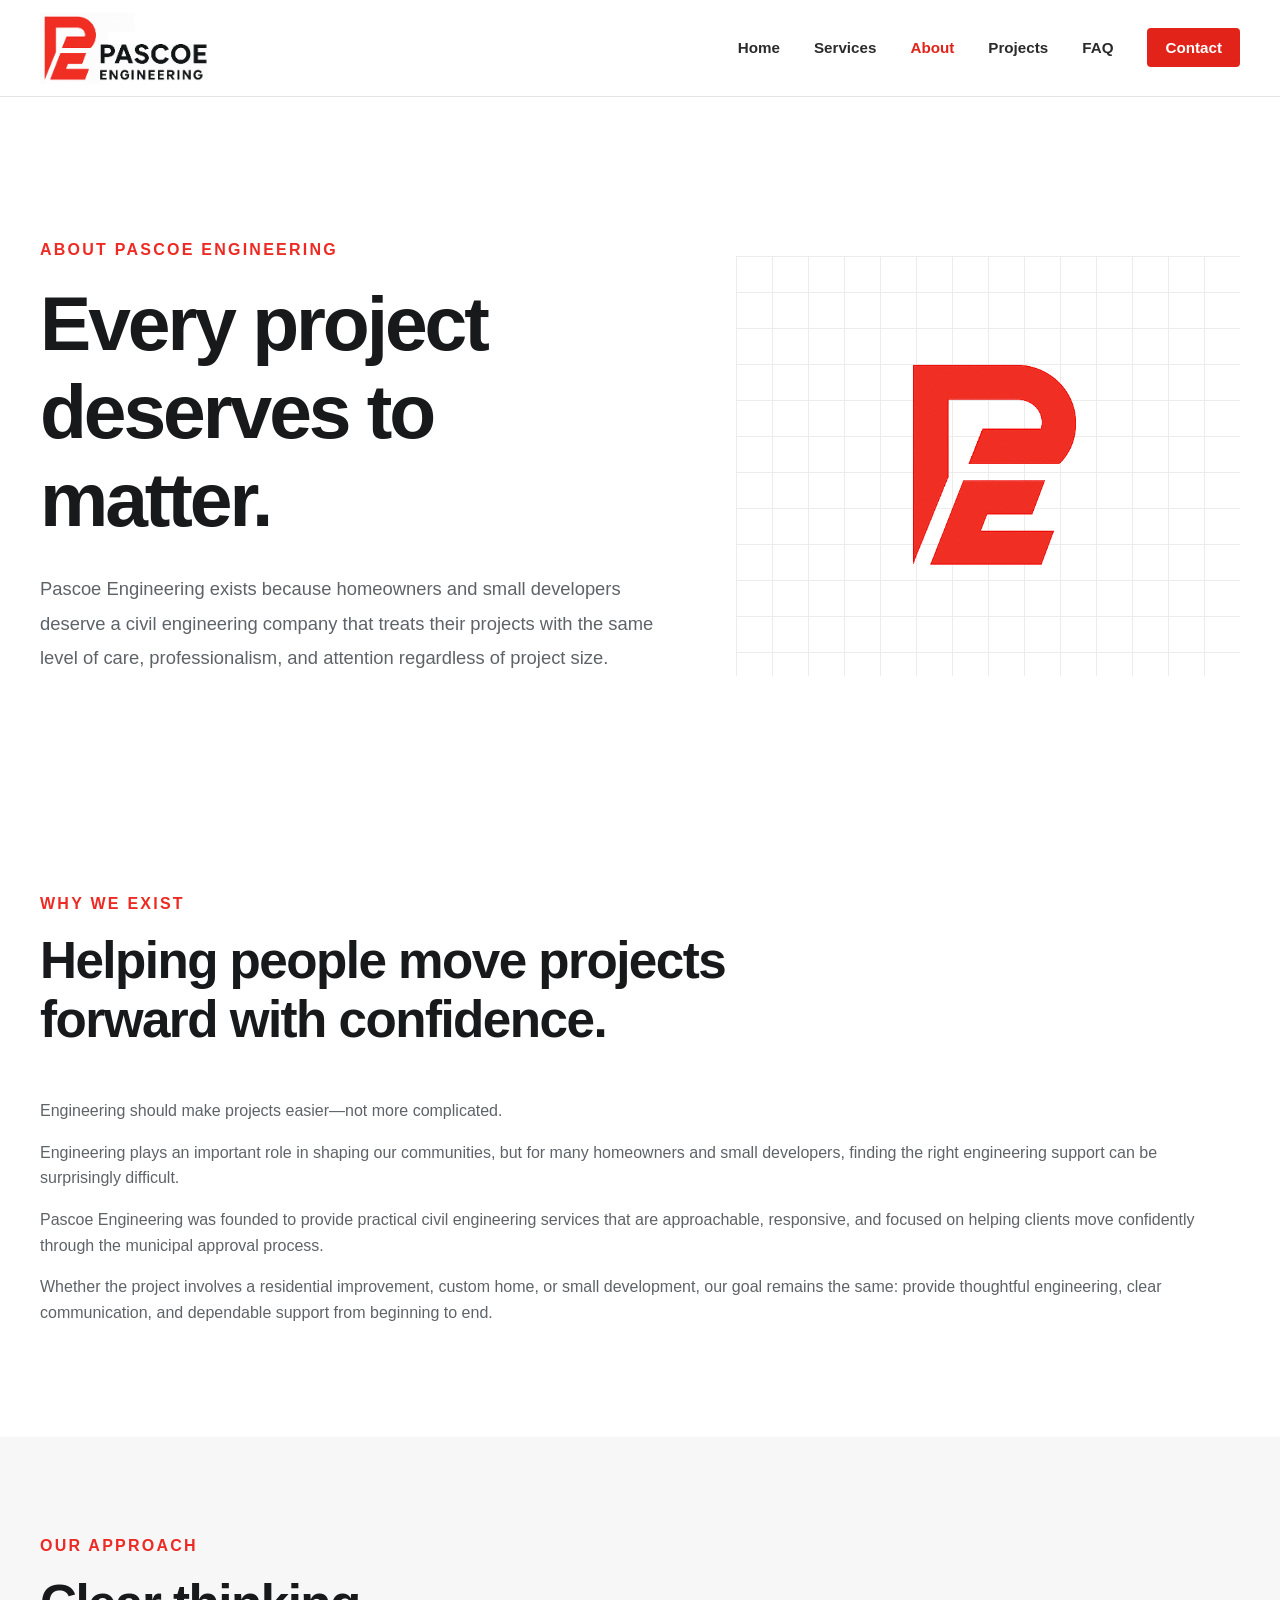
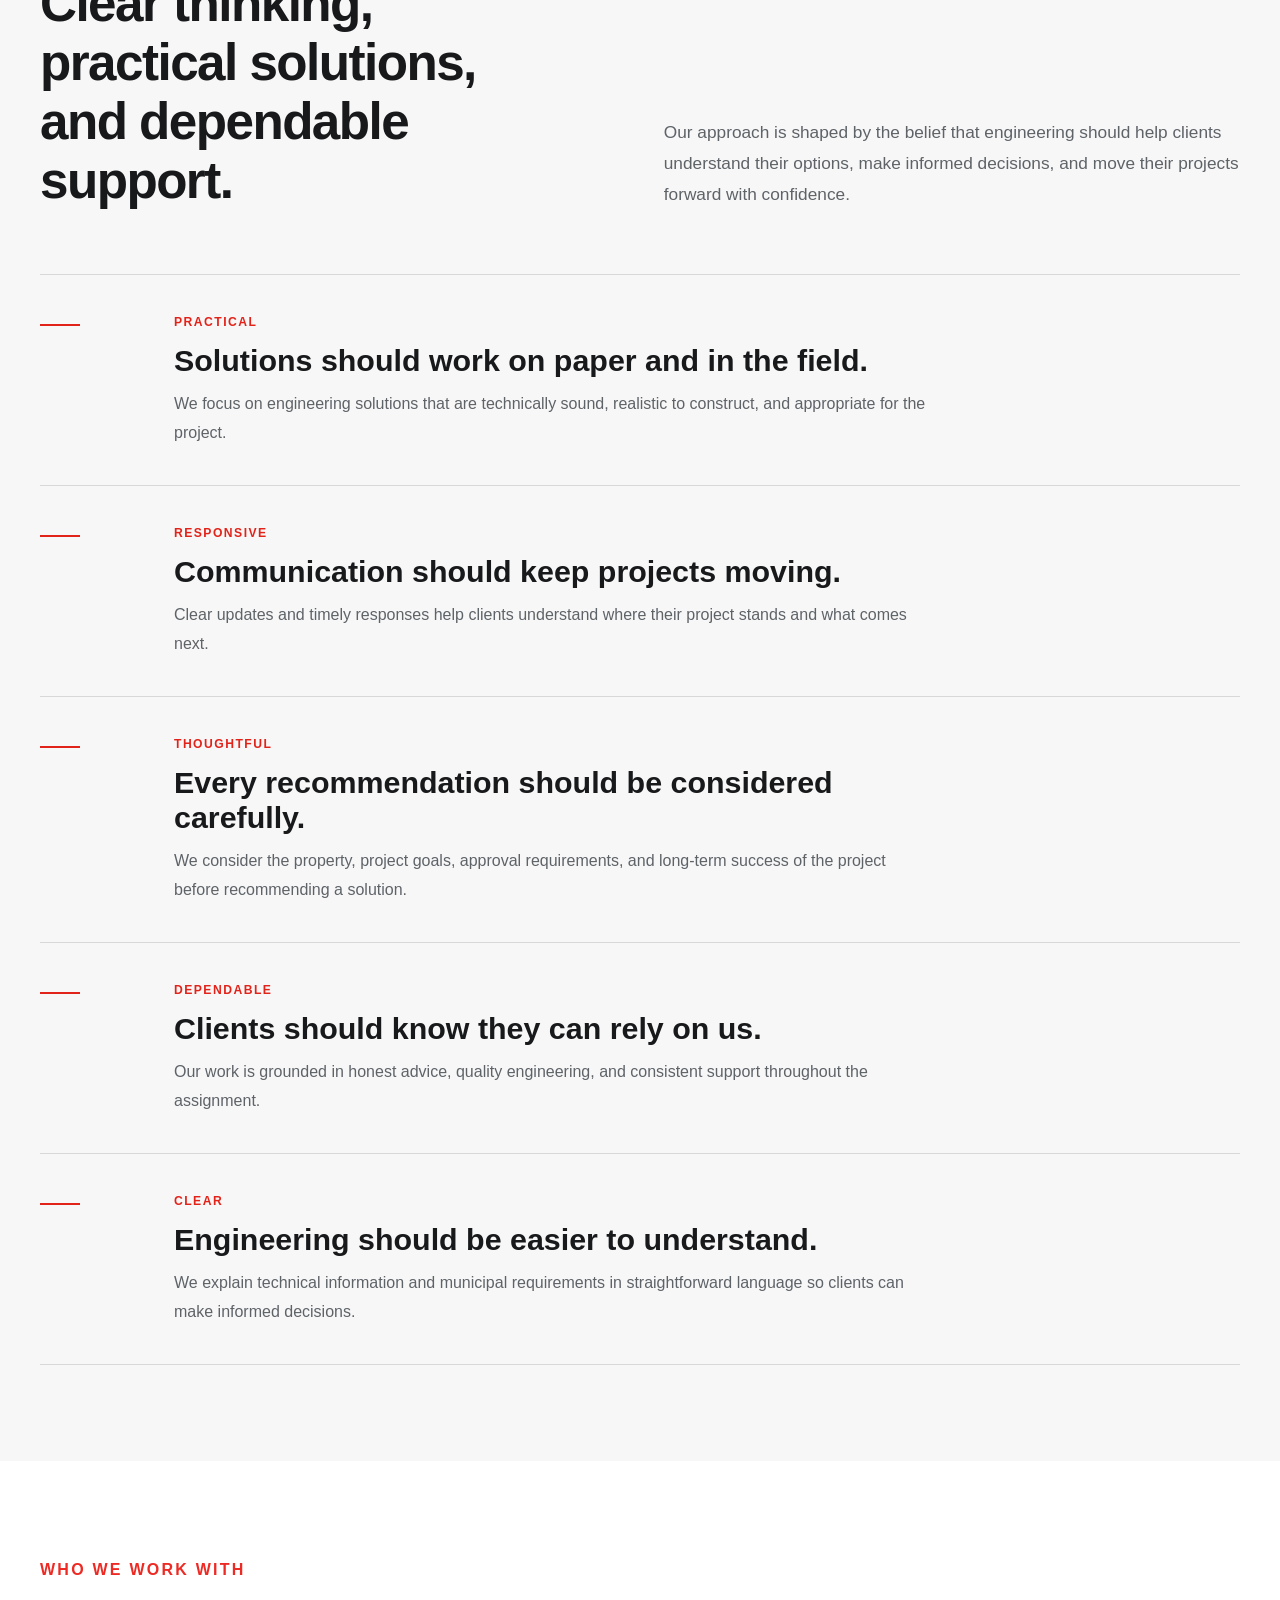
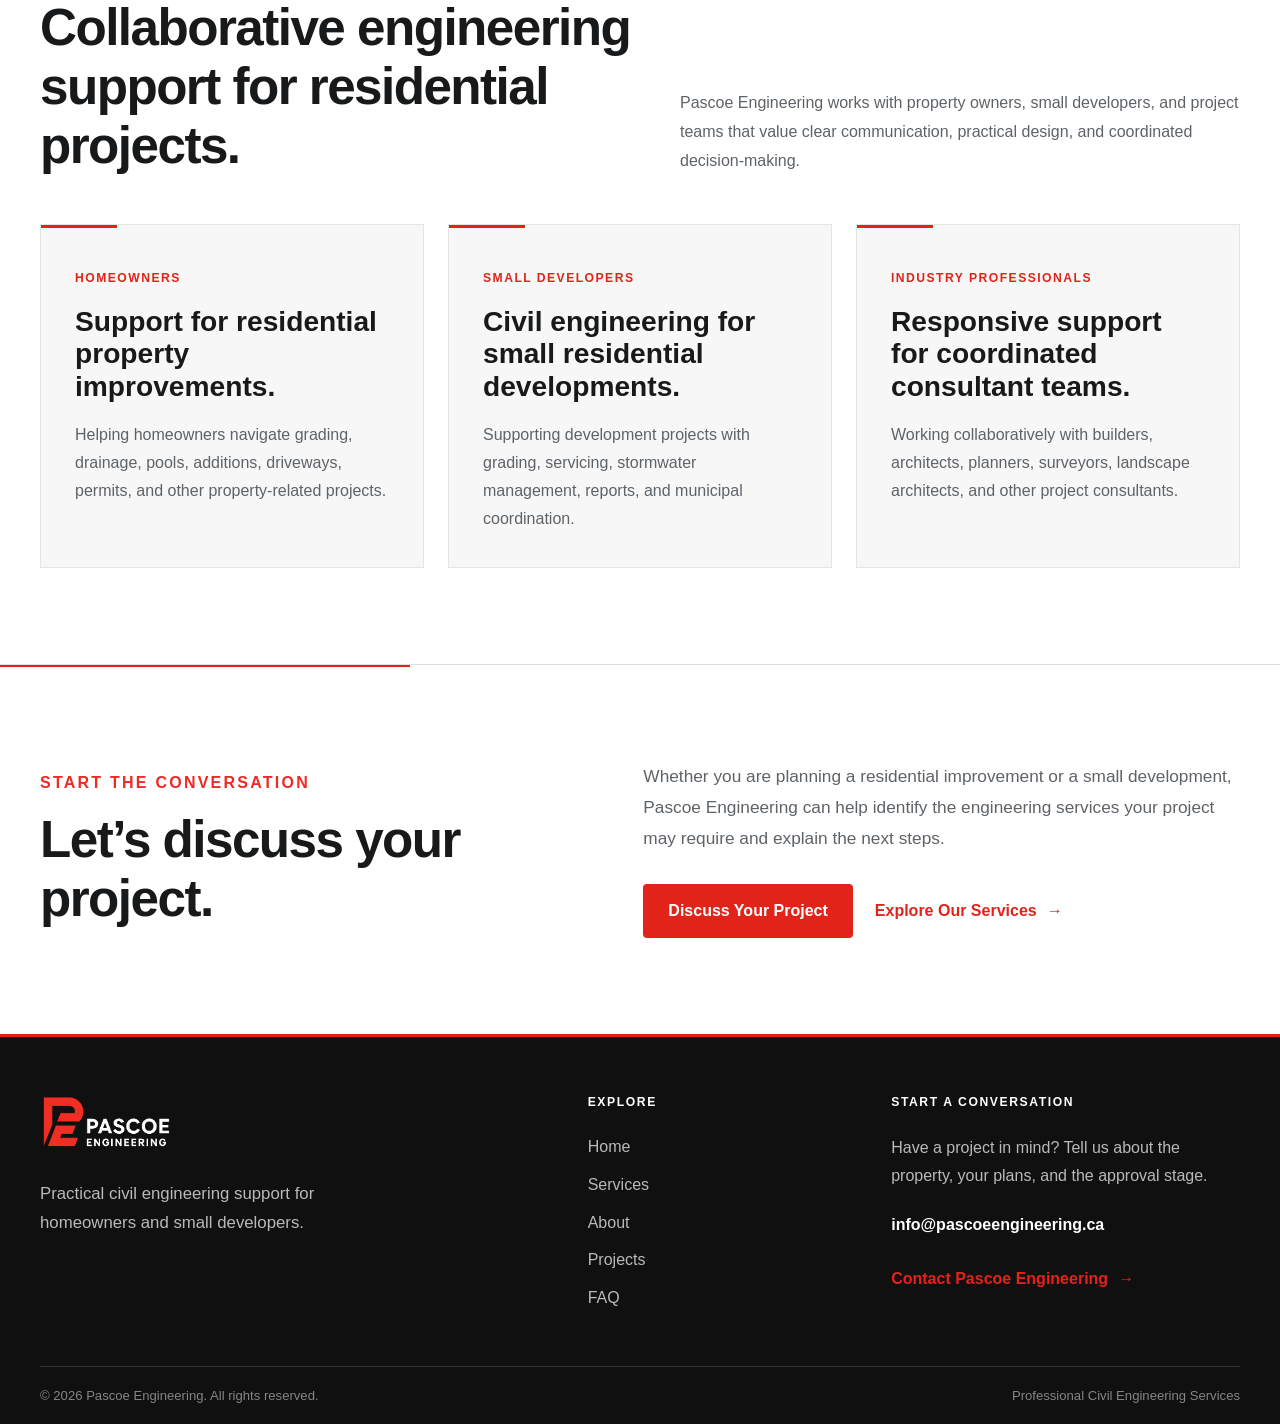
==== about/index.html @ ede21155 "Rebuild Services landing page" ====
<!doctype html>
<html lang="en">

<head>
  <meta charset="utf-8">
  <meta name="viewport" content="width=device-width, initial-scale=1">

  <title>About | Pascoe Engineering</title>

  <link rel="stylesheet" href="/assets/css/style.css">
</head>

<body>
  <header class="site-header">
    <div class="container nav-container">
      <a
        class="site-logo"
        href="/"
        aria-label="Pascoe Engineering home"
      >
        <img
          src="/assets/images/logo-full.png"
          alt="Pascoe Engineering"
        >
      </a>

      <button
        class="mobile-menu-button"
        type="button"
        aria-label="Open navigation menu"
        aria-expanded="false"
      >
        <span></span>
        <span></span>
        <span></span>
      </button>

      <nav class="site-nav" aria-label="Main navigation">
        <ul>
          <li><a href="/">Home</a></li>
          <li><a href="/services/">Services</a></li>
          <li>
            <a
              class="active"
              href="/about/"
              aria-current="page"
            >
              About
            </a>
          </li>
          <li><a href="/projects/">Projects</a></li>
          <li><a href="/faq/">FAQ</a></li>
          <li>
            <a class="nav-contact" href="/contact/">
              Contact
            </a>
          </li>
        </ul>
      </nav>
    </div>
  </header>

  <main>
    <section class="page-hero">
      <div class="container page-hero-grid">
        <div class="page-hero-content">
          <p class="eyebrow">
            About Pascoe Engineering
          </p>

            <h1>
                Every project deserves to matter.
            </h1>

            <p class="page-hero-description">
                Pascoe Engineering exists because homeowners and small developers
                deserve a civil engineering company that treats their projects
                with the same level of care, professionalism, and attention
                regardless of project size.
            </p>

        </div>

        <div class="page-hero-graphic">

            <div class="page-hero-grid-pattern"></div>

            <img
                src="/assets/images/logo-icon.png"
                alt=""
            >

        </div>

    </div>
</section>
<section class="about-story section">

    <div class="container">

        <div class="section-heading">

            <div>

                <p class="eyebrow">
                    Why We Exist
                </p>

                <h2>
                    Helping people move projects forward with confidence.
                </h2>

            </div>

        </div>

        <div class="about-story-grid">

            <div>

                <p class="lead">
                    Engineering should make projects easier—not more complicated.
                </p>

            </div>

            <div>

                <p>
                    Engineering plays an important role in shaping our
                    communities, but for many homeowners and small developers,
                    finding the right engineering support can be surprisingly
                    difficult.
                </p>

                <p>
                    Pascoe Engineering was founded to provide practical civil
                    engineering services that are approachable, responsive, and
                    focused on helping clients move confidently through the
                    municipal approval process.
                </p>

                <p>
                    Whether the project involves a residential improvement,
                    custom home, or small development, our goal remains the
                    same: provide thoughtful engineering, clear communication,
                    and dependable support from beginning to end.
                </p>

            </div>

        </div>

    </div>

</section>
<section class="about-approach section">
  <div class="container">
    <div class="about-approach-heading">
  <div>
    <p class="eyebrow">Our Approach</p>

    <h2>
      Clear thinking, practical solutions, and dependable support.
    </h2>
  </div>

  <p>
    Our approach is shaped by the belief that engineering should help
    clients understand their options, make informed decisions, and move
    their projects forward with confidence.
  </p>
</div>

    <div class="about-approach-list">
      <article class="approach-item">
        <div class="approach-accent" aria-hidden="true"></div>

        <div>
          <p class="approach-label">Practical</p>

          <h3>
            Solutions should work on paper and in the field.
          </h3>

          <p>
            We focus on engineering solutions that are technically sound,
            realistic to construct, and appropriate for the project.
          </p>
        </div>
      </article>

      <article class="approach-item">
        <div class="approach-accent" aria-hidden="true"></div>

        <div>
          <p class="approach-label">Responsive</p>

          <h3>
            Communication should keep projects moving.
          </h3>

          <p>
            Clear updates and timely responses help clients understand where
            their project stands and what comes next.
          </p>
        </div>
      </article>

      <article class="approach-item">
        <div class="approach-accent" aria-hidden="true"></div>

        <div>
          <p class="approach-label">Thoughtful</p>

          <h3>
            Every recommendation should be considered carefully.
          </h3>

          <p>
            We consider the property, project goals, approval requirements, and
            long-term success of the project before recommending a solution.
          </p>
        </div>
      </article>

      <article class="approach-item">
        <div class="approach-accent" aria-hidden="true"></div>

        <div>
          <p class="approach-label">Dependable</p>

          <h3>
            Clients should know they can rely on us.
          </h3>

          <p>
            Our work is grounded in honest advice, quality engineering, and
            consistent support throughout the assignment.
          </p>
        </div>
      </article>

      <article class="approach-item">
        <div class="approach-accent" aria-hidden="true"></div>

        <div>
          <p class="approach-label">Clear</p>

          <h3>
            Engineering should be easier to understand.
          </h3>

          <p>
            We explain technical information and municipal requirements in
            straightforward language so clients can make informed decisions.
          </p>
        </div>
      </article>
    </div>
  </div>
</section>
<section class="about-clients section">
  <div class="container">
    <div class="section-heading about-clients-heading">
      <div>
        <p class="eyebrow">Who We Work With</p>

        <h2>
          Collaborative engineering support for residential projects.
        </h2>
      </div>

      <p>
        Pascoe Engineering works with property owners, small developers, and
        project teams that value clear communication, practical design, and
        coordinated decision-making.
      </p>
    </div>

    <div class="about-clients-grid">
      <article class="about-client">
        <div class="about-client-accent" aria-hidden="true"></div>

        <p class="about-client-label">Homeowners</p>

        <h3>
          Support for residential property improvements.
        </h3>

        <p>
          Helping homeowners navigate grading, drainage, pools, additions,
          driveways, permits, and other property-related projects.
        </p>
      </article>

      <article class="about-client">
        <div class="about-client-accent" aria-hidden="true"></div>

        <p class="about-client-label">Small Developers</p>

        <h3>
          Civil engineering for small residential developments.
        </h3>

        <p>
          Supporting development projects with grading, servicing, stormwater
          management, reports, and municipal coordination.
        </p>
      </article>

      <article class="about-client">
        <div class="about-client-accent" aria-hidden="true"></div>

        <p class="about-client-label">Industry Professionals</p>

        <h3>
          Responsive support for coordinated consultant teams.
        </h3>

        <p>
          Working collaboratively with builders, architects, planners,
          surveyors, landscape architects, and other project consultants.
        </p>
      </article>
    </div>
  </div>
</section>
<section class="about-cta section">
  <div class="container about-cta-grid">
    <div>
      <p class="eyebrow">Start the Conversation</p>

      <h2>
        Let’s discuss your project.
      </h2>
    </div>

    <div class="about-cta-content">
      <p>
        Whether you are planning a residential improvement or a small
        development, Pascoe Engineering can help identify the engineering
        services your project may require and explain the next steps.
      </p>

      <div class="about-cta-actions">
        <a class="btn btn-primary" href="/contact/">
          Discuss Your Project
        </a>

        <a class="text-link" href="/services/">
          Explore Our Services
          <span aria-hidden="true">→</span>
        </a>
      </div>
    </div>
  </div>
</section>
</main>
<footer class="site-footer">
  <div class="container">
    <div class="footer-main">
      <div class="footer-brand">
        <a class="footer-logo" href="/" aria-label="Pascoe Engineering home">
          <img
            src="/assets/images/logo-inverse.png"
            alt="Pascoe Engineering"
          >
        </a>

        <p class="footer-statement">
          Practical civil engineering support for homeowners and small
          developers.
        </p>
      </div>

      <div class="footer-navigation">
        <p class="footer-heading">Explore</p>

        <nav aria-label="Footer navigation">
          <ul>
            <li><a href="/">Home</a></li>
            <li><a href="/services/">Services</a></li>
            <li><a href="/about/">About</a></li>
            <li><a href="/projects/">Projects</a></li>
            <li><a href="/faq/">FAQ</a></li>
          </ul>
        </nav>
      </div>

      <div class="footer-contact">
        <p class="footer-heading">Start a Conversation</p>

        <p>
          Have a project in mind? Tell us about the property, your plans, and
          the approval stage.
        </p>

        <a class="footer-email" href="mailto:info@pascoeengineering.ca">
          info@pascoeengineering.ca
        </a>

        <a class="text-link" href="/contact/">
          Contact Pascoe Engineering
          <span aria-hidden="true">→</span>
        </a>
      </div>
    </div>

    <div class="footer-bottom">
      <p>
        &copy; <span class="current-year"></span> Pascoe Engineering. All rights
        reserved.
      </p>

      <p>Professional Civil Engineering Services</p>
    </div>
  </div>
</footer>

<script src="/assets/js/script.js"></script>
</body>
</html>
---- assets/css/style.css ----
/* =========================
   PASCOE ENGINEERING
   GLOBAL DESIGN FOUNDATION
   ========================= */

:root {
  --color-red: #ed2a24;
  --color-black: #17191b;
  --color-charcoal: #24272a;
  --color-grey-dark: #5e6368;
  --color-grey-light: #f5f6f7;
  --color-border: #e3e5e7;
  --color-white: #ffffff;

  --font-heading: "Montserrat", Arial, sans-serif;
  --font-body: "Inter", Arial, sans-serif;

  --container-width: 1200px;
  --section-spacing: 96px;
  --border-radius: 8px;
  --shadow-soft: 0 10px 30px rgba(0, 0, 0, 0.08);
}

/* Reset */

*,
*::before,
*::after {
  box-sizing: border-box;
}

html {
  scroll-behavior: smooth;
}

body {
  margin: 0;
  color: var(--color-charcoal);
  background: var(--color-white);
  font-family: var(--font-body);
  font-size: 16px;
  line-height: 1.6;
}

img {
  display: block;
  max-width: 100%;
}

a {
  color: inherit;
  text-decoration: none;
}

button,
input,
textarea,
select {
  font: inherit;
}

/* Layout */

.container {
  width: min(100% - 40px, var(--container-width));
  margin-inline: auto;
}

.section {
  padding-block: var(--section-spacing);
}

.section-light {
  background: var(--color-grey-light);
}

/* Typography */

h1,
h2,
h3,
h4 {
  margin-top: 0;
  color: var(--color-black);
  font-family: var(--font-heading);
  line-height: 1.15;
}

h1 {
  font-size: clamp(2.75rem, 6vw, 5rem);
  letter-spacing: -0.04em;
}

h2 {
  font-size: clamp(2rem, 4vw, 3.25rem);
  letter-spacing: -0.03em;
}

h3 {
  font-size: 1.35rem;
}

p {
  margin-top: 0;
  color: var(--color-grey-dark);
}

.eyebrow {
  margin-bottom: 16px;
  color: var(--color-red);
  font-size: 1rem;
  font-weight: 700;
  letter-spacing: 0.14em;
  text-transform: uppercase;
}

/* Buttons */

.btn {
  display: inline-flex;
  min-height: 48px;
  align-items: center;
  justify-content: center;
  padding: 12px 22px;
  border: 1px solid transparent;
  border-radius: 4px;
  cursor: pointer;
  font-weight: 700;
  transition:
    background-color 0.2s ease,
    border-color 0.2s ease,
    color 0.2s ease,
    transform 0.2s ease;
}

.btn:hover {
  transform: translateY(-2px);
}

.btn-primary {
  color: var(--color-white);
  background: var(--color-red);
}

.btn-primary:hover {
  background: #cf211c;
}

.btn-secondary {
  color: var(--color-black);
  border-color: var(--color-black);
  background: transparent;
}

.btn-secondary:hover {
  color: var(--color-white);
  background: var(--color-black);
}

/* Responsive */

@media (max-width: 768px) {
  :root {
    --section-spacing: 64px;
  }

  .container {
    width: min(100% - 28px, var(--container-width));
  }
}
/* Navigation */

.site-header {
  position: sticky;
  top: 0;
  z-index: 1000;
  background: #ffffff;
  border-bottom: 1px solid #e3e5e7;
}

.nav-container {
  display: flex;
  min-height: 96px;
  align-items: center;
  justify-content: space-between;
  gap: 48px;
}

.site-logo {
  display: inline-flex;
  flex-shrink: 0;
  align-items: center;
}

.site-logo img {
  display: block;
  width: auto;
  height: 75px;
}

.site-nav ul {
  display: flex;
  align-items: center;
  gap: 34px;
  margin: 0;
  padding: 0;
  list-style: none;
}
@media (max-width: 820px) {
  .nav-container {
    min-height: 78px;
  }

  .site-logo img {
    height: 62px;
  }
}

.site-nav a {
  color: #2b2b2b;
  font-size: 0.95rem;
  font-weight: 600;
  transition: color 0.2s ease;
}

.site-nav a:hover {
  color: #e2231a;
}

.site-nav .nav-contact {
  padding: 11px 18px;
  color: #ffffff;
  background: #e2231a;
  border-radius: 4px;
}

.site-nav .nav-contact:hover {
  color: #ffffff;
  background: #c91f17;
}

.mobile-menu-button {
  display: none;
  width: 44px;
  height: 44px;
  padding: 10px;
  border: 0;
  background: transparent;
  cursor: pointer;
}

.mobile-menu-button span {
  display: block;
  width: 24px;
  height: 2px;
  margin: 5px auto;
  background: #171717;
}

@media (max-width: 820px) {
  .nav-container {
    min-height: 72px;
  }

  .mobile-menu-button {
    display: block;
  }

  .site-nav {
    display: none;
    position: absolute;
    top: 100%;
    left: 0;
    width: 100%;
    padding: 20px;
    background: #ffffff;
    border-bottom: 1px solid #e3e5e7;
  }

  .site-nav.is-open {
    display: block;
  }

  .site-nav ul {
    flex-direction: column;
    align-items: stretch;
    gap: 8px;
  }

  .site-nav a {
    display: block;
    padding: 12px 0;
  }

  .site-nav .nav-contact {
    margin-top: 8px;
    text-align: center;
  }
}
.site-nav a.active {
  color: #e2231a;
}
/* =========================
   Homepage Hero
   ========================= */

.hero {
  position: relative;
  overflow: hidden;
  background: var(--color-white, #ffffff);
}

.hero-container {
  display: grid;
  min-height: calc(100vh - 84px);
  grid-template-columns: minmax(0, 1.1fr) minmax(360px, 0.9fr);
  align-items: center;
  gap: clamp(48px, 8vw, 120px);
  padding-block: clamp(80px, 10vw, 140px);
}

.hero-content {
  max-width: 680px;
}

.hero h1 {
  max-width: 680px;
  margin-bottom: 28px;
  font-size: clamp(3.2rem, 6vw, 5.75rem);
  line-height: 0.98;
  letter-spacing: -0.055em;
}

.hero-description {
  max-width: 640px;
  margin-bottom: 36px;
  font-size: clamp(1.05rem, 2vw, 1.25rem);
  line-height: 1.7;
}

.hero-actions {
  display: flex;
  flex-wrap: wrap;
  gap: 14px;
}

/* Hero graphic */

.hero-graphic {
  position: relative;
  min-height: 520px;
  overflow: hidden;
  background:
    linear-gradient(145deg, #fafafa 0%, #f1f1f1 100%);
  border: 1px solid #dfdfdf;
  box-shadow: 0 22px 60px rgba(0, 0, 0, 0.07);
}

.hero-grid {
  position: absolute;
  inset: 0;
  opacity: 0.65;
  background-image:
    linear-gradient(to right, rgba(23, 23, 23, 0.08) 1px, transparent 1px),
    linear-gradient(to bottom, rgba(23, 23, 23, 0.08) 1px, transparent 1px);
  background-size: 36px 36px;
}
.hero-graphic::before {
  content: "";
  position: absolute;
  inset: 12%;
  border: 1px solid rgba(23, 23, 23, 0.12);
  transform: rotate(-4deg);
}

.hero-graphic::after {
  content: "";
  position: absolute;
  width: 72%;
  height: 1px;
  top: 34%;
  left: 12%;
  background: rgba(226, 35, 26, 0.85);
  transform: rotate(-14deg);
  transform-origin: left center;
}

.hero-mark {
  position: absolute;
  top: 50%;
  left: 50%;
  width: clamp(170px, 20vw, 270px);
  transform: translate(-50%, -50%);
  z-index: 2;
}

.hero-mark img {
  display: block;
  width: 100%;
  height: auto;
  filter: drop-shadow(0 16px 28px rgba(0, 0, 0, 0.12));
}

.hero-line {
  position: absolute;
  height: 2px;
  background: var(--color-red, #e2231a);
  transform-origin: left center;
}

.hero-line-one {
  top: 24%;
  left: 8%;
  width: 46%;
  transform: rotate(-16deg);
}

.hero-line-two {
  right: 10%;
  bottom: 20%;
  width: 42%;
  transform: rotate(24deg);
  opacity: 0.85;
}
.hero-scroll {
  position: absolute;
  left: 50%;
  bottom: 28px;
  display: inline-flex;
  align-items: center;
  gap: 10px;
  transform: translateX(-50%);
  color: #6a6a6a;
  font-size: 0.78rem;
  font-weight: 700;
  letter-spacing: 0.08em;
  text-transform: uppercase;
}

.hero-scroll span:last-child {
  color: #e2231a;
  font-size: 1rem;
  transition: transform 0.2s ease;
}

.hero-scroll:hover span:last-child {
  transform: translateY(4px);
}

@media (max-width: 700px) {
  .hero-scroll {
    display: none;
  }
}
.section-accent-line {
  width: 72px;
  height: 2px;
  margin-bottom: 24px;
  background: #e2231a;
}

/* Responsive hero */

@media (max-width: 900px) {
  .hero-container {
    min-height: auto;
    grid-template-columns: 1fr;
    gap: 56px;
    padding-block: 80px;
  }

  .hero-content {
    max-width: 760px;
  }

  .hero-graphic {
    min-height: 420px;
  }
}

@media (max-width: 600px) {
  .hero-container {
    padding-block: 64px;
  }

  .hero h1 {
    font-size: clamp(2.6rem, 13vw, 4rem);
  }

  .hero-actions {
    flex-direction: column;
  }

  .hero-actions .btn {
    width: 100%;
  }

  .hero-graphic {
    min-height: 320px;
  }

  .hero-mark {
    width: 130px;
    height: 130px;
  }

  .hero-mark span {
    font-size: 4.5rem;
  }
}
/* Buttons */

.btn {
  display: inline-flex;
  min-height: 50px;
  align-items: center;
  justify-content: center;
  padding: 13px 24px;
  border: 1px solid transparent;
  border-radius: 4px;
  font-weight: 700;
  transition:
    background-color 0.2s ease,
    border-color 0.2s ease,
    color 0.2s ease,
    transform 0.2s ease;
}

.btn:hover {
  transform: translateY(-2px);
}

.btn-primary {
  color: #ffffff;
  background: #e2231a;
}

.btn-primary:hover {
  color: #ffffff;
  background: #c91f17;
}

.btn-secondary {
  color: #171717;
  border-color: #171717;
  background: transparent;
}

.btn-secondary:hover {
  color: #ffffff;
  background: #171717;
}
/* =========================
   Homepage About
   ========================= */

.home-about {
  position: relative;
  border-top: 1px solid #dfdfdf;
  background: #ffffff;
}
.home-about::before {
  content: "";
  position: absolute;
  top: 0;
  left: 0;
  width: 30%;
  height: 1px;
  background: #e2231a;
}

.home-about-grid {
  display: grid;
  grid-template-columns: minmax(280px, 0.85fr) minmax(0, 1.15fr);
  gap: clamp(48px, 9vw, 140px);
  align-items: start;
}

.home-about-heading {
  position: sticky;
  top: 120px;
}

.home-about-heading h2 {
  max-width: 520px;
  margin-bottom: 0;
}

.home-about-content {
  max-width: 700px;
}

.home-about-content p {
  margin-bottom: 24px;
  font-size: 1.1rem;
  line-height: 1.8;
}

.home-about-content p:first-child {
  position: relative;
  max-width: 680px;
  margin-bottom: 30px;
  color: #171717;
  font-size: clamp(1.35rem, 2.5vw, 1.8rem);
  font-weight: 600;
  line-height: 1.5;
}

.home-about-content p:not(:first-child) {
  max-width: 650px;
}

.text-link {
  display: inline-flex;
  align-items: center;
  gap: 10px;
  margin-top: 10px;
  color: #e2231a;
  font-weight: 700;
}

.text-link span {
  transition: transform 0.2s ease;
}

.text-link:hover span {
  transform: translateX(5px);
}

@media (max-width: 800px) {
  .home-about-grid {
    grid-template-columns: 1fr;
    gap: 36px;
  }

  .home-about-heading {
    position: static;
  }

  .home-about-content {
    max-width: none;
  }
}

/* =========================
   Who We Help
   ========================= */

.who-we-help-heading {
  align-items: end;
}

.who-we-help-heading > p {
  max-width: 560px;
  margin-bottom: 0;
  line-height: 1.8;
}

.who-we-help-grid {
  display: grid;
  grid-template-columns: repeat(3, minmax(0, 1fr));
  gap: 24px;
}

.audience-card {
  position: relative;
  display: flex;
  min-height: 470px;
  flex-direction: column;
  padding: 36px;
  overflow: hidden;
  background: #ffffff;
  border: 1px solid #dfdfdf;
  transition:
    transform 0.2s ease,
    border-color 0.2s ease,
    box-shadow 0.2s ease;
}

.audience-card:hover {
  transform: translateY(-5px);
  border-color: #bdbdbd;
  box-shadow: 0 18px 40px rgba(0, 0, 0, 0.07);
}

.audience-card-accent {
  position: absolute;
  top: 0;
  left: 0;
  width: 82px;
  height: 3px;
  background: #e2231a;
  transition: width 0.25s ease;
}

.audience-card:hover .audience-card-accent {
  width: 100%;
}

.audience-card-label {
  margin: 10px 0 18px;
  color: #e2231a;
  font-size: 0.76rem;
  font-weight: 700;
  letter-spacing: 0.12em;
  text-transform: uppercase;
}

.audience-card h3 {
  margin-bottom: 18px;
  font-size: clamp(1.45rem, 2.3vw, 1.9rem);
}

.audience-card > p:not(.audience-card-label) {
  margin-bottom: 26px;
  line-height: 1.75;
}

.audience-card ul {
  display: grid;
  gap: 10px;
  margin: 0 0 30px;
  padding: 0;
  list-style: none;
}

.audience-card li {
  position: relative;
  padding-left: 18px;
  color: #4f4f4f;
}

.audience-card li::before {
  content: "";
  position: absolute;
  top: 0.7em;
  left: 0;
  width: 7px;
  height: 2px;
  background: #e2231a;
}

.audience-card .text-link {
  margin-top: auto;
}

@media (max-width: 950px) {
  .who-we-help-grid {
    grid-template-columns: 1fr;
  }

  .audience-card {
    min-height: auto;
  }
}

/* =========================
   Homepage Services Preview
   ========================= */

.services-preview {
  background: #f7f7f7;
}

.services-preview-heading {
  align-items: end;
}

.services-preview-heading > p {
  max-width: 560px;
  margin-bottom: 0;
  line-height: 1.8;
}

.services-preview-grid {
  display: grid;
  grid-template-columns: repeat(3, minmax(0, 1fr));
  gap: 24px;
}

.services-preview-card {
  position: relative;
  display: flex;
  min-height: 470px;
  flex-direction: column;
  padding: 36px;
  overflow: hidden;
  background: #ffffff;
  border: 1px solid #e8e8e8;
  transition:
    transform 0.2s ease,
    border-color 0.2s ease,
    box-shadow 0.2s ease;
}

.services-preview-card:hover {
  transform: translateY(-5px);
  border-color: #bdbdbd;
  box-shadow: 0 14px 36px rgba(0,0,0,.06);
}

.services-preview-accent {
  position: absolute;
  top: 0;
  left: 0;
  width: 100px;
  height: 3px;
  background: #e2231a;
  transition: width 0.25s ease;
}

.services-preview-card:hover .services-preview-accent {
  width: 100%;
}

.services-preview-label {
  margin: 10px 0 18px;
  color: #e2231a;
  font-size: 0.76rem;
  font-weight: 700;
  letter-spacing: 0.12em;
  text-transform: uppercase;
}

.services-preview-card h3 {
  margin-bottom: 18px;
  font-size: clamp(1.45rem, 2.3vw, 1.9rem);
}

.services-preview-description {
  margin-bottom: 28px;
  line-height: 1.75;
}

.services-preview-list {
  margin-bottom: 30px;
  padding-top: 24px;
  border-top: 1px solid #d8d8d8;
}

.services-preview-list > p {
  margin-bottom: 16px;
  color: #171717;
  font-size: 0.74rem;
  font-weight: 700;
  letter-spacing: 0.12em;
  text-transform: uppercase;
}

.services-preview-list ul {
  display: grid;
  gap: 10px;
  margin: 0;
  padding: 0;
  list-style: none;
}

.services-preview-list li {
  position: relative;
  padding-left: 18px;
  color: #4f4f4f;
  line-height: 1.5;
}

.services-preview-list li::before {
  content: "";
  position: absolute;
  top: 0.7em;
  left: 0;
  width: 7px;
  height: 2px;
  background: #e2231a;
}

.services-preview-card .text-link {
  margin-top: auto;
}

.services-preview-footer {
  display: flex;
  align-items: center;
  justify-content: space-between;
  gap: 30px;
  margin-top: 36px;
  padding-top: 28px;
  border-top: 1px solid #dfdfdf;
}

.services-preview-footer p {
  margin: 0;
}

@media (max-width: 950px) {
  .services-preview-grid {
    grid-template-columns: 1fr;
  }

  .services-preview-card {
    min-height: auto;
  }
}

@media (max-width: 650px) {
  .services-preview-footer {
    align-items: flex-start;
    flex-direction: column;
    gap: 12px;
  }
}

/* =========================
   Featured Services
   ========================= */

.section-heading {
  display: flex;
  align-items: end;
  justify-content: space-between;
  gap: 40px;
  margin-bottom: 48px;
}

.section-heading h2 {
  max-width: 720px;
  margin-bottom: 0;
}

.services-grid {
  display: grid;
  grid-template-columns: repeat(3, minmax(0, 1fr));
  gap: 24px;
}

.service-card {
  position: relative;
  display: flex;
  min-height: 360px;
  flex-direction: column;
  padding: 34px;
  background: #ffffff;
  border: 1px solid #dfdfdf;
  transition:
    transform 0.2s ease,
    border-color 0.2s ease,
    box-shadow 0.2s ease;
}

.service-card:hover {
  transform: translateY(-6px);
  border-color: #c9c9c9;
  box-shadow: 0 18px 40px rgba(0, 0, 0, 0.08);
}

.service-card-number {
  margin-bottom: 52px;
  color: #e2231a;
  font-size: 0.8rem;
  font-weight: 700;
  letter-spacing: 0.12em;
}

.service-card h3 {
  margin-bottom: 18px;
  font-size: 1.45rem;
}

.service-card p {
  margin-bottom: 30px;
  line-height: 1.75;
}

.service-card a {
  display: inline-flex;
  align-items: center;
  gap: 8px;
  margin-top: auto;
  color: #171717;
  font-weight: 700;
}

.service-card a span {
  color: #e2231a;
  transition: transform 0.2s ease;
}

.service-card a:hover span {
  transform: translateX(5px);
}

@media (max-width: 950px) {
  .services-grid {
    grid-template-columns: 1fr;
  }

  .service-card {
    min-height: auto;
  }
}

@media (max-width: 700px) {
  .section-heading {
    align-items: start;
    flex-direction: column;
    margin-bottom: 36px;
  }
}
/* =========================
   Why Pascoe Engineering
   ========================= */

.why-us {
  background: #171717;
}

.why-us-grid {
  display: grid;
  grid-template-columns: minmax(280px, 0.9fr) minmax(0, 1.1fr);
  gap: clamp(56px, 9vw, 140px);
  align-items: start;
}

.why-us-intro {
  position: sticky;
  top: 120px;
}

.why-us-intro h2 {
  max-width: 620px;
  margin-bottom: 28px;
  color: #ffffff;
}

.why-us-intro > p:last-child {
  max-width: 580px;
  color: #b9b9b9;
  font-size: 1.05rem;
  line-height: 1.8;
}

.why-us-points {
  border-top: 1px solid #3a3a3a;
}

.why-us-point {
  display: grid;
  grid-template-columns: 56px minmax(0, 1fr);
  gap: 24px;
  padding-block: 34px;
  border-bottom: 1px solid #3a3a3a;
}

.why-us-accent {
  width: 38px;
  height: 2px;
  margin-top: 10px;
  background: #e2231a;
}

.why-us-point h3 {
  margin-bottom: 12px;
  color: #ffffff;
  font-size: 1.35rem;
}

.why-us-point p {
  max-width: 640px;
  margin-bottom: 0;
  color: #b9b9b9;
  line-height: 1.75;
}

@media (max-width: 850px) {
  .why-us-grid {
    grid-template-columns: 1fr;
    gap: 44px;
  }

  .why-us-intro {
    position: static;
  }
}

@media (max-width: 520px) {
  .why-us-point {
    grid-template-columns: 1fr;
    gap: 10px;
  }
}
/* =========================
   Homepage Theme Variations
   ========================= */

/* Dark Why We Exist section */

.home-about-dark {
  color: #ffffff;
  background: #171717;
  border-top-color: #303030;
}

.home-about-dark h2,
.home-about-dark .home-about-content p:first-child {
  color: #ffffff;
}

.home-about-dark .home-about-content p:not(:first-child) {
  color: #b9b9b9;
}

.home-about-dark .text-link {
  color: #e2231a;
}

/* Light What You Can Expect section */

.why-us-light {
  color: #171717;
  background: #f7f7f7;
}

.why-us-light .why-us-intro h2,
.why-us-light .why-us-point h3 {
  color: #171717;
}

.why-us-light .why-us-intro > p:last-child,
.why-us-light .why-us-point p {
  color: #626262;
}

.why-us-light .why-us-points {
  border-top-color: #d8d8d8;
}

.why-us-light .why-us-point {
  border-bottom-color: #d8d8d8;
}
/* =========================
   Services Page Hero
   ========================= */

.services-hero {
  overflow: hidden;
  background: #ffffff;
  border-bottom: 1px solid #dfdfdf;
}

.services-hero-grid {
  display: grid;
  min-height: 660px;
  grid-template-columns: minmax(0, 1.08fr) minmax(360px, 0.92fr);
  align-items: center;
  gap: clamp(48px, 8vw, 120px);
  padding-block: clamp(80px, 10vw, 140px);
}

.services-hero-content {
  max-width: 760px;
}

.services-hero-content h1 {
  margin-bottom: 28px;
  font-size: clamp(3rem, 5.5vw, 5.25rem);
  line-height: 1.04;
}

.services-hero-description {
  max-width: 680px;
  margin-bottom: 18px;
  font-size: 1.1rem;
  line-height: 1.8;
}

.services-hero-content .btn {
  margin-top: 18px;
}

/* Services Hero Graphic */

.services-hero-panel {
  position: relative;
  min-height: 500px;
  overflow: hidden;
  background:
    linear-gradient(145deg, #fafafa 0%, #f0f0f0 100%);
  border: 1px solid #dfdfdf;
  box-shadow: 0 22px 60px rgba(0, 0, 0, 0.07);
}

.services-hero-grid-lines {
  position: absolute;
  inset: 0;
  opacity: 0.7;
  background-image:
    linear-gradient(to right, rgba(23, 23, 23, 0.08) 1px, transparent 1px),
    linear-gradient(to bottom, rgba(23, 23, 23, 0.08) 1px, transparent 1px);
  background-size: 36px 36px;
}

.services-hero-panel::before {
  content: "";
  position: absolute;
  top: 18%;
  left: 10%;
  width: 76%;
  height: 54%;
  border: 1px solid rgba(23, 23, 23, 0.14);
  transform: rotate(-5deg);
}

.services-hero-panel::after {
  content: "";
  position: absolute;
  top: 32%;
  left: 8%;
  width: 62%;
  height: 2px;
  background: #e2231a;
  transform: rotate(-15deg);
  transform-origin: left center;
}

.services-hero-icon {
  position: absolute;
  top: 50%;
  left: 50%;
  z-index: 2;
  width: clamp(170px, 19vw, 260px);
  height: auto;
  transform: translate(-50%, -50%);
  filter: drop-shadow(0 18px 30px rgba(0, 0, 0, 0.12));
}

.services-hero-label {
  position: absolute;
  right: 24px;
  bottom: 22px;
  color: #626262;
  font-size: 0.72rem;
  font-weight: 700;
  letter-spacing: 0.12em;
  text-transform: uppercase;
}

/* =========================
   Service Categories
   ========================= */

.service-categories {
  background: #f5f5f5;
}

.service-categories-heading {
  max-width: 800px;
  margin-bottom: 64px;
}

.service-categories-heading h2 {
  margin-bottom: 24px;
}

.service-categories-heading > p:last-child {
  max-width: 680px;
  font-size: 1.08rem;
  line-height: 1.8;
}

.service-category-list {
  border-top: 1px solid #cccccc;
}

.service-category {
  display: grid;
  grid-template-columns: 70px minmax(0, 1fr) auto;
  gap: clamp(28px, 5vw, 70px);
  align-items: start;
  padding-block: 54px;
  border-bottom: 1px solid #cccccc;
}

.service-category-number {
  padding-top: 5px;
  color: #e2231a;
  font-size: 0.8rem;
  font-weight: 700;
  letter-spacing: 0.12em;
}

.service-category-content {
  max-width: 720px;
}

.service-category-label {
  margin-bottom: 12px;
  color: #e2231a;
  font-size: 1rem;
  font-weight: 700;
  letter-spacing: 0.12em;
  text-transform: uppercase;
}

.service-category-content h3 {
  max-width: 650px;
  margin-bottom: 18px;
  font-size: clamp(1.7rem, 3vw, 2.35rem);
}

.service-category-content > p {
  max-width: 680px;
  margin-bottom: 28px;
  line-height: 1.75;
}

.service-category-services {
  display: grid;
  grid-template-columns: repeat(2, minmax(0, 1fr));
  gap: 10px 30px;
  margin: 0;
  padding: 0;
  list-style: none;
}

.service-category-services li {
  position: relative;
  padding-left: 18px;
  color: #2b2b2b;
  font-weight: 600;
}

.service-category-services li::before {
  content: "";
  position: absolute;
  top: 0.7em;
  left: 0;
  width: 7px;
  height: 2px;
  background: #e2231a;
}

.service-category-link {
  display: inline-flex;
  align-items: center;
  gap: 10px;
  margin-top: 34px;
  white-space: nowrap;
  color: #171717;
  font-weight: 700;
}

.service-category-link span {
  color: #e2231a;
  transition: transform 0.2s ease;
}

.service-category-link:hover span {
  transform: translateX(5px);
}

/* Responsive Services Page */

@media (max-width: 950px) {
  .services-hero-grid {
    min-height: auto;
    grid-template-columns: 1fr;
    gap: 56px;
    padding-block: 80px;
  }

  .services-hero-panel {
    min-height: 420px;
  }

  .service-category {
    grid-template-columns: 56px minmax(0, 1fr);
  }

  .service-category-link {
    grid-column: 2;
    margin-top: 4px;
  }
}

@media (max-width: 650px) {
  .services-hero-grid {
    padding-block: 64px;
  }

  .services-hero-panel {
    min-height: 330px;
  }

  .service-categories-heading {
    margin-bottom: 42px;
  }

  .service-category {
    grid-template-columns: 1fr;
    gap: 12px;
    padding-block: 42px;
  }

  .service-category-link {
    grid-column: auto;
    margin-top: 8px;
    white-space: normal;
  }

  .service-category-services {
    grid-template-columns: 1fr;
  }
}
/* =========================
   Detailed Service Sections
   ========================= */

.service-detail-section {
  scroll-margin-top: 110px;
  background: #ffffff;
}

.service-detail-intro {
  display: grid;
  grid-template-columns: minmax(280px, 0.95fr) minmax(0, 1.05fr);
  gap: clamp(40px, 8vw, 120px);
  align-items: end;
  margin-bottom: 64px;
}

.service-detail-intro h2 {
  max-width: 650px;
  margin-bottom: 0;
}

.service-detail-intro > p {
  max-width: 650px;
  margin-bottom: 0;
  font-size: 1.08rem;
  line-height: 1.8;
}

.service-detail-grid {
  display: grid;
  grid-template-columns: repeat(2, minmax(0, 1fr));
  border-top: 1px solid #d4d4d4;
  border-left: 1px solid #d4d4d4;
}

.service-detail-card {
  display: grid;
  min-height: 500px;
  grid-template-columns: 50px minmax(0, 1fr);
  gap: 22px;
  padding: clamp(30px, 4vw, 48px);
  background: #ffffff;
  border-right: 1px solid #d4d4d4;
  border-bottom: 1px solid #d4d4d4;
  transition:
    background-color 0.2s ease,
    transform 0.2s ease,
    box-shadow 0.2s ease;
}

.service-detail-card:hover {
  z-index: 1;
  background: #fafafa;
  transform: translateY(-4px);
  box-shadow: 0 18px 38px rgba(0, 0, 0, 0.07);
}

.service-detail-number {
  padding-top: 4px;
  color: #e2231a;
  font-size: 0.78rem;
  font-weight: 700;
  letter-spacing: 0.12em;
}

.service-detail-card-content {
  display: flex;
  flex-direction: column;
}

.service-detail-card h3 {
  margin-bottom: 20px;
  font-size: clamp(1.55rem, 2.5vw, 2rem);
}

.service-detail-card-content > p {
  margin-bottom: 34px;
  line-height: 1.8;
}

.service-detail-projects {
  margin-top: auto;
  padding-top: 28px;
  border-top: 1px solid #dedede;
}

.service-detail-projects > p {
  margin-bottom: 16px;
  color: #171717;
  font-size: 0.76rem;
  font-weight: 700;
  letter-spacing: 0.12em;
  text-transform: uppercase;
}

.service-detail-projects ul {
  display: grid;
  gap: 10px;
  margin: 0;
  padding: 0;
  list-style: none;
}

.service-detail-projects li {
  position: relative;
  padding-left: 18px;
  color: #4f4f4f;
  line-height: 1.5;
}

.service-detail-projects li::before {
  content: "";
  position: absolute;
  top: 0.7em;
  left: 0;
  width: 7px;
  height: 2px;
  background: #e2231a;
}

/* Responsive detailed services */

@media (max-width: 850px) {
  .service-detail-intro {
    grid-template-columns: 1fr;
    gap: 28px;
    margin-bottom: 48px;
  }

  .service-detail-grid {
    grid-template-columns: 1fr;
  }

  .service-detail-card {
    min-height: auto;
  }
}

@media (max-width: 520px) {
  .service-detail-card {
    grid-template-columns: 1fr;
    gap: 12px;
    padding: 30px 24px;
  }
}
/* Residential Development variation */

.service-detail-section-alt {
  background: #f5f5f5;
}

.service-detail-grid-three {
  grid-template-columns: repeat(3, minmax(0, 1fr));
}

.service-detail-grid-three .service-detail-card {
  min-height: 540px;
}

.service-detail-card-featured {
  color: #ffffff;
  background: #171717;
}

.service-detail-card-featured:hover {
  background: #202020;
}

.service-detail-card-featured h3 {
  color: #ffffff;
}

.service-detail-card-featured .service-detail-card-content > p {
  color: #b9b9b9;
}

.service-detail-kicker {
  margin-bottom: 18px !important;
  color: #e2231a !important;
  font-size: 0.76rem;
  font-weight: 700;
  letter-spacing: 0.12em;
  text-transform: uppercase;
}

.service-detail-card-featured .text-link {
  margin-top: auto;
  padding-top: 28px;
  border-top: 1px solid #3a3a3a;
}

@media (max-width: 1100px) {
  .service-detail-grid-three {
    grid-template-columns: repeat(2, minmax(0, 1fr));
  }
}

@media (max-width: 850px) {
  .service-detail-grid-three {
    grid-template-columns: 1fr;
  }

  .service-detail-grid-three .service-detail-card {
    min-height: auto;
  }
}
/* =========================
   Engineering Support
   ========================= */

.service-support {
  scroll-margin-top: 110px;
  color: #ffffff;
  background: #171717;
}

.service-support-intro {
  display: grid;
  grid-template-columns: minmax(280px, 0.95fr) minmax(0, 1.05fr);
  gap: clamp(40px, 8vw, 120px);
  align-items: end;
  margin-bottom: 64px;
}

.service-support-intro h2 {
  max-width: 680px;
  margin-bottom: 0;
  color: #ffffff;
}

.service-support-intro > p {
  max-width: 680px;
  margin-bottom: 0;
  color: #b9b9b9;
  font-size: 1.08rem;
  line-height: 1.8;
}

.service-support-list {
  border-top: 1px solid #3a3a3a;
}

.service-support-item {
  display: grid;
  grid-template-columns: 70px minmax(0, 1fr);
  gap: clamp(24px, 5vw, 70px);
  padding-block: 42px;
  border-bottom: 1px solid #3a3a3a;
}

.service-support-number {
  padding-top: 5px;
  color: #e2231a;
  font-size: 0.8rem;
  font-weight: 700;
  letter-spacing: 0.12em;
}

.service-support-item h3 {
  margin-bottom: 14px;
  color: #ffffff;
  font-size: clamp(1.45rem, 2.5vw, 2rem);
}

.service-support-item p {
  max-width: 760px;
  margin-bottom: 0;
  color: #b9b9b9;
  line-height: 1.8;
}

@media (max-width: 850px) {
  .service-support-intro {
    grid-template-columns: 1fr;
    gap: 28px;
    margin-bottom: 48px;
  }
}

@media (max-width: 520px) {
  .service-support-item {
    grid-template-columns: 1fr;
    gap: 12px;
  }
}
/* =========================
   Services Process
   ========================= */

.services-process {
  background: #ffffff;
}

.services-process-heading {
  max-width: 780px;
  margin-bottom: 64px;
}

.services-process-heading h2 {
  margin-bottom: 22px;
}

.services-process-heading > p:last-child {
  max-width: 620px;
  font-size: 1.08rem;
  line-height: 1.8;
}

.services-process-grid {
  display: grid;
  grid-template-columns: repeat(4, minmax(0, 1fr));
  border-top: 1px solid #d4d4d4;
  border-left: 1px solid #d4d4d4;
}

.process-step {
  min-height: 330px;
  padding: 34px;
  border-right: 1px solid #d4d4d4;
  border-bottom: 1px solid #d4d4d4;
}

.process-step-number {
  margin-bottom: 54px;
  color: #e2231a;
  font-size: 0.8rem;
  font-weight: 700;
  letter-spacing: 0.12em;
}

.process-step h3 {
  margin-bottom: 16px;
  font-size: 1.35rem;
}

.process-step p {
  margin-bottom: 0;
  line-height: 1.75;
}

/* =========================
   Services CTA
   ========================= */

.services-cta {
  color: #ffffff;
  background: #171717;
}

.services-cta-grid {
  display: grid;
  grid-template-columns: minmax(280px, 0.95fr) minmax(0, 1.05fr);
  gap: clamp(48px, 9vw, 140px);
  align-items: center;
}

.services-cta h2 {
  max-width: 650px;
  margin-bottom: 0;
  color: #ffffff;
}

.services-cta-content {
  max-width: 680px;
}

.services-cta-content p {
  margin-bottom: 30px;
  color: #b9b9b9;
  font-size: 1.08rem;
  line-height: 1.8;
}

@media (max-width: 1000px) {
  .services-process-grid {
    grid-template-columns: repeat(2, minmax(0, 1fr));
  }
}

@media (max-width: 800px) {
  .services-cta-grid {
    grid-template-columns: 1fr;
    gap: 32px;
  }
}

@media (max-width: 600px) {
  .services-process-grid {
    grid-template-columns: 1fr;
  }

  .process-step {
    min-height: auto;
  }

  .process-step-number {
    margin-bottom: 28px;
  }
}
/* =========================
   Site Footer
   ========================= */

.site-footer {
  color: #ffffff;
  background: #101010;
  border-top: 3px solid #e2231a;
}

.footer-main {
  display: grid;
  grid-template-columns: minmax(260px, 1.35fr) minmax(160px, 0.65fr) minmax(260px, 1fr);
  gap: clamp(40px, 6vw, 90px);
  padding-block: 56px;
}

.footer-brand {
  max-width: 430px;
}

.footer-logo {
  display: inline-flex;
  margin-bottom: 28px;
}

.footer-logo img {
  width: auto;
  height: 58px;
}

.footer-statement {
  max-width: 320px;
  margin-bottom: 0;
  color: #b9b9b9;
  font-size: 1.05rem;
  line-height: 1.75;
}

.footer-heading {
  margin-bottom: 22px;
  color: #ffffff;
  font-size: 0.76rem;
  font-weight: 700;
  letter-spacing: 0.13em;
  text-transform: uppercase;
}

.footer-navigation ul {
  display: grid;
  gap: 12px;
  margin: 0;
  padding: 0;
  list-style: none;
}

.footer-navigation a {
  color: #b9b9b9;
  transition: color 0.2s ease;
}

.footer-navigation a:hover {
  color: #ffffff;
}

.footer-contact > p:not(.footer-heading) {
  max-width: 430px;
  margin-bottom: 22px;
  color: #b9b9b9;
  line-height: 1.75;
}

.footer-email {
  display: block;
  width: fit-content;
  margin-bottom: 18px;
  color: #ffffff;
  font-weight: 700;
  overflow-wrap: anywhere;
}

.footer-email:hover {
  color: #e2231a;
}

.footer-contact .text-link {
  color: #e2231a;
}

.footer-bottom {
  display: flex;
  align-items: center;
  justify-content: space-between;
  gap: 30px;
  padding-block: 18px;
  border-top: 1px solid #303030;
}

.footer-bottom p {
  margin: 0;
  color: #858585;
  font-size: 0.82rem;
}

@media (max-width: 850px) {
  .footer-main {
    grid-template-columns: repeat(2, minmax(0, 1fr));
  }

  .footer-brand {
    grid-column: 1 / -1;
  }
}

@media (max-width: 600px) {
  .footer-main {
    grid-template-columns: 1fr;
    gap: 42px;
    padding-block: 60px;
  }

  .footer-brand {
    grid-column: auto;
  }

  .footer-logo img {
    height: 48px;
  }

  .footer-bottom {
    align-items: flex-start;
    flex-direction: column;
    gap: 8px;
  }
}
/* =========================
   Homepage Call to Action
   ========================= */

.home-cta {
  position: relative;
  overflow: hidden;
  background: #ffffff;
  border-top: 1px solid #dfdfdf;
}

.home-cta::before {
  content: "";
  position: absolute;
  top: 0;
  left: 0;
  width: 32%;
  height: 2px;
  background: #e2231a;
}

.home-cta-grid {
  display: grid;
  grid-template-columns: minmax(280px, 0.9fr) minmax(0, 1.1fr);
  gap: clamp(48px, 9vw, 140px);
  align-items: center;
}

.home-cta h2 {
  max-width: 560px;
  margin-bottom: 0;
}

.home-cta-content {
  max-width: 680px;
}

.home-cta-content > p {
  margin-bottom: 30px;
  font-size: 1.08rem;
  line-height: 1.8;
}

.home-cta-actions {
  display: flex;
  flex-wrap: wrap;
  align-items: center;
  gap: 22px;
}

.home-cta-actions .text-link {
  margin-top: 0;
}

@media (max-width: 800px) {
  .home-cta-grid {
    grid-template-columns: 1fr;
    gap: 32px;
  }
}

@media (max-width: 560px) {
  .home-cta-actions {
    align-items: stretch;
    flex-direction: column;
  }

  .home-cta-actions .btn {
    width: 100%;
  }

  .home-cta-actions .text-link {
    width: fit-content;
  }
}
/* ===================================================
   Internal Page Hero
=================================================== */

.page-hero{

    padding:140px 0 100px;

    background:#fff;

}

.page-hero-grid{

    display:grid;

    grid-template-columns:1.1fr .9fr;

    gap:80px;

    align-items:center;

}

.page-hero-content{

    max-width:720px;

}

.page-hero h1{

    margin-bottom:28px;

}

.page-hero-description{

    max-width:620px;

    font-size:1.15rem;

    line-height:1.9;

}

.page-hero-graphic{

    position:relative;

    display:flex;

    justify-content:center;

    align-items:center;

    min-height:420px;

}

.page-hero-grid-pattern{

    position:absolute;

    inset:0;

    background-image:
        linear-gradient(#ececec 1px,transparent 1px),
        linear-gradient(90deg,#ececec 1px,transparent 1px);

    background-size:36px 36px;

}

.page-hero-graphic img{

    position:relative;

    width:180px;

}
/* ==========================================
   Internal Page Hero - Mobile
========================================== */

@media (max-width: 900px) {

    .page-hero{
        padding:120px 0 80px;
    }

    .page-hero-grid{

        grid-template-columns:1fr;

        gap:56px;

    }

    .page-hero-content{

        max-width:100%;

    }

    .page-hero-description{

        max-width:100%;

    }

    .page-hero-graphic{

        min-height:260px;

        order:2;

    }

    .page-hero-graphic img{

        width:140px;

    }

}
/* =========================
   About - Our Approach
   ========================= */

.about-approach {
  background: #f7f7f7;
}

.about-approach-heading {
  display: grid;
  grid-template-columns: minmax(280px, 0.95fr) minmax(0, 1.05fr);
  gap: clamp(40px, 8vw, 120px);
  align-items: end;
  margin-bottom: 64px;
}

.about-approach-heading h2 {
  max-width: 680px;
  margin-bottom: 0;
}

.about-approach-heading > p {
  max-width: 650px;
  margin-bottom: 0;
  font-size: 1.08rem;
  line-height: 1.8;
}

.about-approach-list {
  border-top: 1px solid #d8d8d8;
}

.approach-item {
  display: grid;
  grid-template-columns: 70px minmax(0, 1fr);
  gap: clamp(24px, 5vw, 70px);
  padding-block: 38px;
  border-bottom: 1px solid #d8d8d8;
}

.approach-accent {
  width: 40px;
  height: 2px;
  margin-top: 11px;
  background: #e2231a;
}

.approach-label {
  margin-bottom: 10px;
  color: #e2231a;
  font-size: 0.76rem;
  font-weight: 700;
  letter-spacing: 0.12em;
  text-transform: uppercase;
}

.approach-item h3 {
  max-width: 720px;
  margin-bottom: 12px;
  font-size: clamp(1.4rem, 2.4vw, 1.9rem);
}

.approach-item p:last-child {
  max-width: 760px;
  margin-bottom: 0;
  line-height: 1.8;
}

@media (max-width: 850px) {
  .about-approach-heading {
    grid-template-columns: 1fr;
    gap: 28px;
    margin-bottom: 48px;
  }
}

@media (max-width: 520px) {
  .approach-item {
    grid-template-columns: 1fr;
    gap: 12px;
  }
}
/* =========================
   About - Who We Work With
   ========================= */

.about-clients {
  background: #ffffff;
}

.about-clients-heading {
  align-items: end;
}

.about-clients-heading > p {
  max-width: 560px;
  margin-bottom: 0;
  line-height: 1.8;
}

.about-clients-grid {
  display: grid;
  grid-template-columns: repeat(3, minmax(0, 1fr));
  gap: 24px;
}

.about-client {
  position: relative;
  min-height: 320px;
  padding: 34px;
  overflow: hidden;
  background: #f7f7f7;
  border: 1px solid #e4e4e4;
}

.about-client-accent {
  position: absolute;
  top: 0;
  left: 0;
  width: 76px;
  height: 3px;
  background: #e2231a;
}

.about-client-label {
  margin: 10px 0 18px;
  color: #e2231a;
  font-size: 0.76rem;
  font-weight: 700;
  letter-spacing: 0.12em;
  text-transform: uppercase;
}

.about-client h3 {
  margin-bottom: 18px;
  font-size: clamp(1.4rem, 2.2vw, 1.85rem);
}

.about-client > p:last-child {
  margin-bottom: 0;
  line-height: 1.75;
}

@media (max-width: 900px) {
  .about-clients-grid {
    grid-template-columns: 1fr;
  }

  .about-client {
    min-height: auto;
  }
}
/* =========================
   About - Founder
   ========================= */

.about-founder {
  background: #f7f7f7;
}

.about-founder-grid {
  display: grid;
  grid-template-columns: minmax(320px, 0.9fr) minmax(0, 1.1fr);
  gap: clamp(48px, 9vw, 120px);
  align-items: center;
}

.about-founder-visual {
  position: relative;
  min-height: 430px;
  overflow: hidden;
  background:
    linear-gradient(145deg, #ffffff 0%, #ededed 100%);
  border: 1px solid #dfdfdf;
}

.about-founder-grid-pattern {
  position: absolute;
  inset: 0;
  opacity: 0.7;
  background-image:
    linear-gradient(to right, rgba(23, 23, 23, 0.08) 1px, transparent 1px),
    linear-gradient(to bottom, rgba(23, 23, 23, 0.08) 1px, transparent 1px);
  background-size: 36px 36px;
}

.about-founder-visual::after {
  content: "";
  position: absolute;
  top: 30%;
  left: 10%;
  width: 64%;
  height: 2px;
  background: #e2231a;
  transform: rotate(-14deg);
  transform-origin: left center;
}

.about-founder-icon {
  position: absolute;
  top: 50%;
  left: 50%;
  z-index: 1;
  width: clamp(150px, 18vw, 230px);
  height: auto;
  transform: translate(-50%, -50%);
  filter: drop-shadow(0 16px 28px rgba(0, 0, 0, 0.12));
}

.about-founder-content {
  max-width: 700px;
}

.about-founder-content h2 {
  margin-bottom: 26px;
}

.about-founder-lead {
  margin-bottom: 24px;
  color: #171717;
  font-size: clamp(1.25rem, 2.3vw, 1.65rem);
  font-weight: 600;
  line-height: 1.55;
}

.about-founder-content > p:not(.eyebrow):not(.about-founder-lead) {
  margin-bottom: 20px;
  line-height: 1.8;
}

@media (max-width: 850px) {
  .about-founder-grid {
    grid-template-columns: 1fr;
  }

  .about-founder-visual {
    min-height: 340px;
    order: 2;
  }

  .about-founder-content {
    order: 1;
  }
}
/* =========================
   About - Call to Action
   ========================= */

.about-cta {
  position: relative;
  overflow: hidden;
  background: #ffffff;
  border-top: 1px solid #dfdfdf;
}

.about-cta::before {
  content: "";
  position: absolute;
  top: 0;
  left: 0;
  width: 32%;
  height: 2px;
  background: #e2231a;
}

.about-cta-grid {
  display: grid;
  grid-template-columns: minmax(280px, 0.9fr) minmax(0, 1.1fr);
  gap: clamp(48px, 9vw, 140px);
  align-items: center;
}

.about-cta h2 {
  max-width: 560px;
  margin-bottom: 0;
}

.about-cta-content {
  max-width: 680px;
}

.about-cta-content > p {
  margin-bottom: 30px;
  font-size: 1.08rem;
  line-height: 1.8;
}

.about-cta-actions {
  display: flex;
  flex-wrap: wrap;
  align-items: center;
  gap: 22px;
}

.about-cta-actions .text-link {
  margin-top: 0;
}

@media (max-width: 800px) {
  .about-cta-grid {
    grid-template-columns: 1fr;
    gap: 32px;
  }
}

@media (max-width: 560px) {
  .about-cta-actions {
    align-items: stretch;
    flex-direction: column;
  }

  .about-cta-actions .btn {
    width: 100%;
  }

  .about-cta-actions .text-link {
    width: fit-content;
  }
}
/* =========================
   Knowledge Guide
   ========================= */

.guide-hero {
  padding-block: clamp(90px, 10vw, 140px);
  background: #ffffff;
  border-bottom: 1px solid #dfdfdf;
}

.guide-hero-grid {
  display: grid;
  grid-template-columns: minmax(0, 1.15fr) minmax(320px, 0.85fr);
  gap: clamp(48px, 9vw, 130px);
  align-items: start;
}

.guide-hero-content {
  max-width: 760px;
}

.guide-hero h1 {
  max-width: 760px;
  margin-bottom: 28px;
  font-size: clamp(3.2rem, 6vw, 5.8rem);
  line-height: 1;
}

.guide-hero-description {
  max-width: 650px;
  margin-bottom: 0;
  font-size: 1.15rem;
  line-height: 1.8;
}

.guide-at-a-glance {
  padding: 32px;
  background: #f7f7f7;
  border: 1px solid #dfdfdf;
  border-top: 3px solid #e2231a;
}

.guide-meta-label,
.guide-meta-title {
  color: #171717;
  font-size: 0.75rem;
  font-weight: 700;
  letter-spacing: 0.12em;
  text-transform: uppercase;
}

.guide-meta-label {
  margin-bottom: 28px;
  color: #e2231a;
}

.guide-meta-group + .guide-meta-group {
  margin-top: 26px;
  padding-top: 26px;
  border-top: 1px solid #d8d8d8;
}

.guide-meta-group p {
  margin-bottom: 10px;
}

.guide-meta-group ul {
  display: grid;
  gap: 8px;
  margin: 0;
  padding: 0;
  list-style: none;
}

.guide-meta-group li {
  position: relative;
  padding-left: 17px;
}

.guide-meta-group li::before {
  content: "";
  position: absolute;
  top: 0.7em;
  left: 0;
  width: 7px;
  height: 2px;
  background: #e2231a;
}

.guide-quick-answer {
  padding-block: 56px;
  color: #ffffff;
  background: #171717;
}

.guide-content-narrow {
  max-width: 980px;
}

.guide-answer {
  margin-bottom: 0;
  color: #ffffff;
  font-size: clamp(1.3rem, 2.5vw, 1.8rem);
  font-weight: 600;
  line-height: 1.55;
}

.guide-article-layout {
  display: grid;
  grid-template-columns: 230px minmax(0, 760px);
  gap: clamp(50px, 8vw, 110px);
  justify-content: center;
  align-items: start;
}

.guide-toc {
  position: sticky;
  top: 120px;
}

.guide-toc-title {
  margin-bottom: 18px;
  color: #171717;
  font-size: 0.75rem;
  font-weight: 700;
  letter-spacing: 0.12em;
  text-transform: uppercase;
}

.guide-toc ul {
  display: grid;
  gap: 12px;
  margin: 0;
  padding: 0;
  list-style: none;
}

.guide-toc a {
  color: #626262;
  font-size: 0.92rem;
  line-height: 1.45;
}

.guide-toc a:hover {
  color: #e2231a;
}

.guide-body > section {
  scroll-margin-top: 120px;
}

.guide-body > section + section {
  margin-top: 72px;
  padding-top: 72px;
  border-top: 1px solid #dfdfdf;
}

.guide-body h2 {
  margin-bottom: 24px;
  font-size: clamp(2rem, 4vw, 3rem);
}

.guide-body p {
  font-size: 1.06rem;
  line-height: 1.85;
}

.guide-list {
  display: grid;
  gap: 12px;
  margin: 28px 0;
  padding: 0;
  list-style: none;
}

.guide-list li {
  position: relative;
  padding-left: 24px;
  color: #4f4f4f;
  line-height: 1.65;
}

.guide-list li::before {
  content: "";
  position: absolute;
  top: 0.75em;
  left: 0;
  width: 10px;
  height: 2px;
  background: #e2231a;
}

.guide-callout {
  margin-block: 64px;
  padding: 28px 30px;
  background: #f7f7f7;
  border-left: 3px solid #e2231a;
}

.guide-callout-label {
  margin-bottom: 12px;
  color: #e2231a;
  font-size: 0.75rem;
  font-weight: 700;
  letter-spacing: 0.12em;
  text-transform: uppercase;
}

.guide-callout p:last-child {
  margin-bottom: 0;
}

.guide-faq-list {
  border-top: 1px solid #d8d8d8;
}

.guide-faq-list details {
  padding-block: 22px;
  border-bottom: 1px solid #d8d8d8;
}

.guide-faq-list summary {
  cursor: pointer;
  color: #171717;
  font-weight: 700;
}

.guide-faq-list details p {
  margin: 16px 0 0;
}

.guide-related {
  background: #f7f7f7;
}

.guide-related-grid {
  display: grid;
  grid-template-columns: repeat(3, minmax(0, 1fr));
  gap: 24px;
}

.guide-related-card {
  position: relative;
  display: flex;
  min-height: 310px;
  flex-direction: column;
  padding: 32px;
  background: #ffffff;
  border: 1px solid #dfdfdf;
  border-top: 3px solid #e2231a;
  transition:
    transform 0.2s ease,
    box-shadow 0.2s ease;
}

.guide-related-card:hover {
  transform: translateY(-4px);
  box-shadow: 0 16px 36px rgba(0, 0, 0, 0.07);
}

.guide-related-label {
  margin-bottom: 20px;
  color: #e2231a;
  font-size: 0.72rem;
  font-weight: 700;
  letter-spacing: 0.12em;
  text-transform: uppercase;
}

.guide-related-card h3 {
  margin-bottom: 16px;
}

.guide-related-card > p:not(.guide-related-label) {
  margin-bottom: 24px;
  line-height: 1.7;
}

.guide-related-card span {
  margin-top: auto;
  color: #171717;
  font-weight: 700;
}

.guide-service-grid,
.guide-cta-grid {
  display: grid;
  grid-template-columns: minmax(280px, 0.9fr) minmax(0, 1.1fr);
  gap: clamp(48px, 9vw, 140px);
  align-items: center;
}

.guide-service-grid h2,
.guide-cta-grid h2 {
  margin-bottom: 0;
}

.guide-service-grid > div:last-child p,
.guide-cta-grid > div:last-child p {
  font-size: 1.08rem;
  line-height: 1.8;
}

.guide-cta {
  color: #ffffff;
  background: #171717;
}

.guide-cta h2 {
  color: #ffffff;
}

.guide-cta p {
  color: #b9b9b9;
}

.guide-disclaimer {
  padding-block: 24px;
  background: #101010;
  border-top: 1px solid #303030;
}

.guide-disclaimer p {
  margin: 0;
  color: #8f8f8f;
  font-size: 0.82rem;
  line-height: 1.6;
}

/* Responsive guide */

@media (max-width: 950px) {
  .guide-hero-grid,
  .guide-service-grid,
  .guide-cta-grid {
    grid-template-columns: 1fr;
  }

  .guide-article-layout {
    grid-template-columns: 1fr;
  }

  .guide-toc {
    position: static;
    padding-bottom: 32px;
    border-bottom: 1px solid #dfdfdf;
  }

  .guide-related-grid {
    grid-template-columns: 1fr;
  }

  .guide-related-card {
    min-height: auto;
  }
}

@media (max-width: 600px) {
  .guide-hero {
    padding-block: 64px;
  }

  .guide-at-a-glance {
    padding: 26px 22px;
  }

  .guide-quick-answer {
    padding-block: 44px;
  }

  .guide-body > section + section {
    margin-top: 52px;
    padding-top: 52px;
  }

  .guide-callout {
    padding: 24px 22px;
  }
}
/* =========================
   Services Landing Page
   ========================= */

.practice-areas {
  background: #f7f7f7;
}

.practice-areas-heading,
.project-journey-heading {
  align-items: end;
}

.practice-areas-heading > p,
.project-journey-heading > p {
  max-width: 560px;
  margin-bottom: 0;
  line-height: 1.8;
}

.practice-area-grid {
  display: grid;
  grid-template-columns: repeat(3, minmax(0, 1fr));
  gap: 24px;
}

.practice-area-card {
  position: relative;
  display: flex;
  min-height: 540px;
  flex-direction: column;
  padding: 36px;
  overflow: hidden;
  background: #ffffff;
  border: 1px solid #e4e4e4;
  transition:
    transform 0.2s ease,
    border-color 0.2s ease,
    box-shadow 0.2s ease;
}

.practice-area-card:hover {
  transform: translateY(-5px);
  border-color: #bdbdbd;
  box-shadow: 0 18px 40px rgba(0, 0, 0, 0.07);
}

.practice-area-accent {
  position: absolute;
  top: 0;
  left: 0;
  width: 82px;
  height: 3px;
  background: #e2231a;
  transition: width 0.25s ease;
}

.practice-area-card:hover .practice-area-accent {
  width: 100%;
}

.practice-area-label {
  margin: 10px 0 18px;
  color: #e2231a;
  font-size: 0.76rem;
  font-weight: 700;
  letter-spacing: 0.12em;
  text-transform: uppercase;
}

.practice-area-card h3 {
  margin-bottom: 18px;
  font-size: clamp(1.45rem, 2.3vw, 1.9rem);
}

.practice-area-card > p:not(.practice-area-label) {
  margin-bottom: 28px;
  line-height: 1.75;
}

.practice-area-list {
  margin-bottom: 30px;
  padding-top: 24px;
  border-top: 1px solid #d8d8d8;
}

.practice-area-list > p {
  margin-bottom: 16px;
  color: #171717;
  font-size: 0.74rem;
  font-weight: 700;
  letter-spacing: 0.12em;
  text-transform: uppercase;
}

.practice-area-list ul {
  display: grid;
  gap: 10px;
  margin: 0;
  padding: 0;
  list-style: none;
}

.practice-area-list li {
  position: relative;
  padding-left: 18px;
  color: #4f4f4f;
  line-height: 1.5;
}

.practice-area-list li::before {
  content: "";
  position: absolute;
  top: 0.7em;
  left: 0;
  width: 7px;
  height: 2px;
  background: #e2231a;
}

.practice-area-card .text-link {
  margin-top: auto;
}

.project-journey {
  background: #ffffff;
}

.project-journey-list {
  display: grid;
  grid-template-columns: repeat(5, minmax(0, 1fr));
  border-top: 1px solid #d8d8d8;
  border-left: 1px solid #d8d8d8;
}

.project-journey-step {
  min-height: 320px;
  padding: 32px;
  border-right: 1px solid #d8d8d8;
  border-bottom: 1px solid #d8d8d8;
}

.project-journey-label {
  margin-bottom: 44px;
  color: #e2231a;
  font-size: 0.74rem;
  font-weight: 700;
  letter-spacing: 0.12em;
  text-transform: uppercase;
}

.project-journey-step h3 {
  margin-bottom: 16px;
  font-size: 1.3rem;
}

.project-journey-step p:last-child {
  margin-bottom: 0;
  line-height: 1.7;
}

.services-help {
  color: #ffffff;
  background: #171717;
}

.services-help-grid {
  display: grid;
  grid-template-columns: minmax(280px, 0.95fr) minmax(0, 1.05fr);
  gap: clamp(48px, 9vw, 140px);
  align-items: center;
}

.services-help h2 {
  margin-bottom: 0;
  color: #ffffff;
}

.services-help-content {
  max-width: 680px;
}

.services-help-content p {
  margin-bottom: 30px;
  color: #b9b9b9;
  font-size: 1.08rem;
  line-height: 1.8;
}

@media (max-width: 1100px) {
  .project-journey-list {
    grid-template-columns: repeat(2, minmax(0, 1fr));
  }
}

@media (max-width: 950px) {
  .practice-area-grid {
    grid-template-columns: 1fr;
  }

  .practice-area-card {
    min-height: auto;
  }
}

@media (max-width: 800px) {
  .services-help-grid {
    grid-template-columns: 1fr;
    gap: 32px;
  }
}

@media (max-width: 600px) {
  .project-journey-list {
    grid-template-columns: 1fr;
  }

  .project-journey-step {
    min-height: auto;
  }

  .project-journey-label {
    margin-bottom: 24px;
  }
}
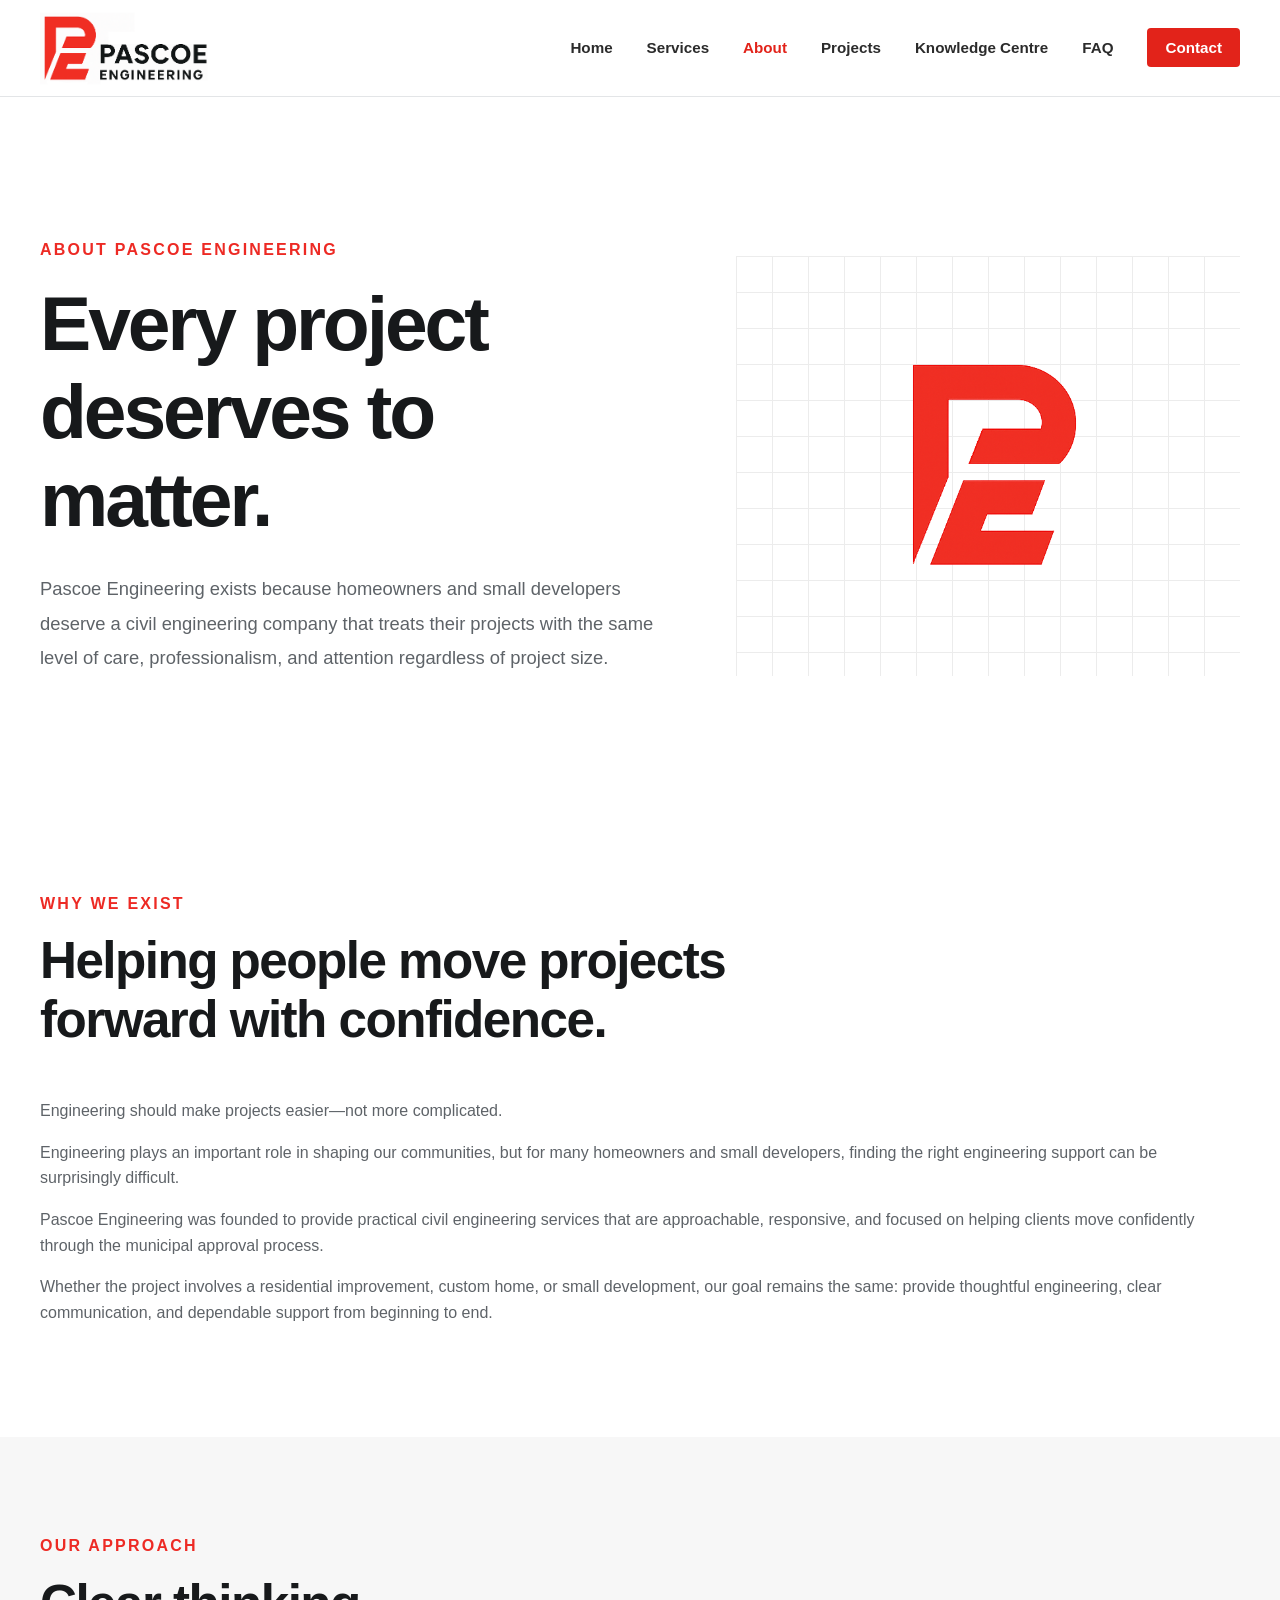
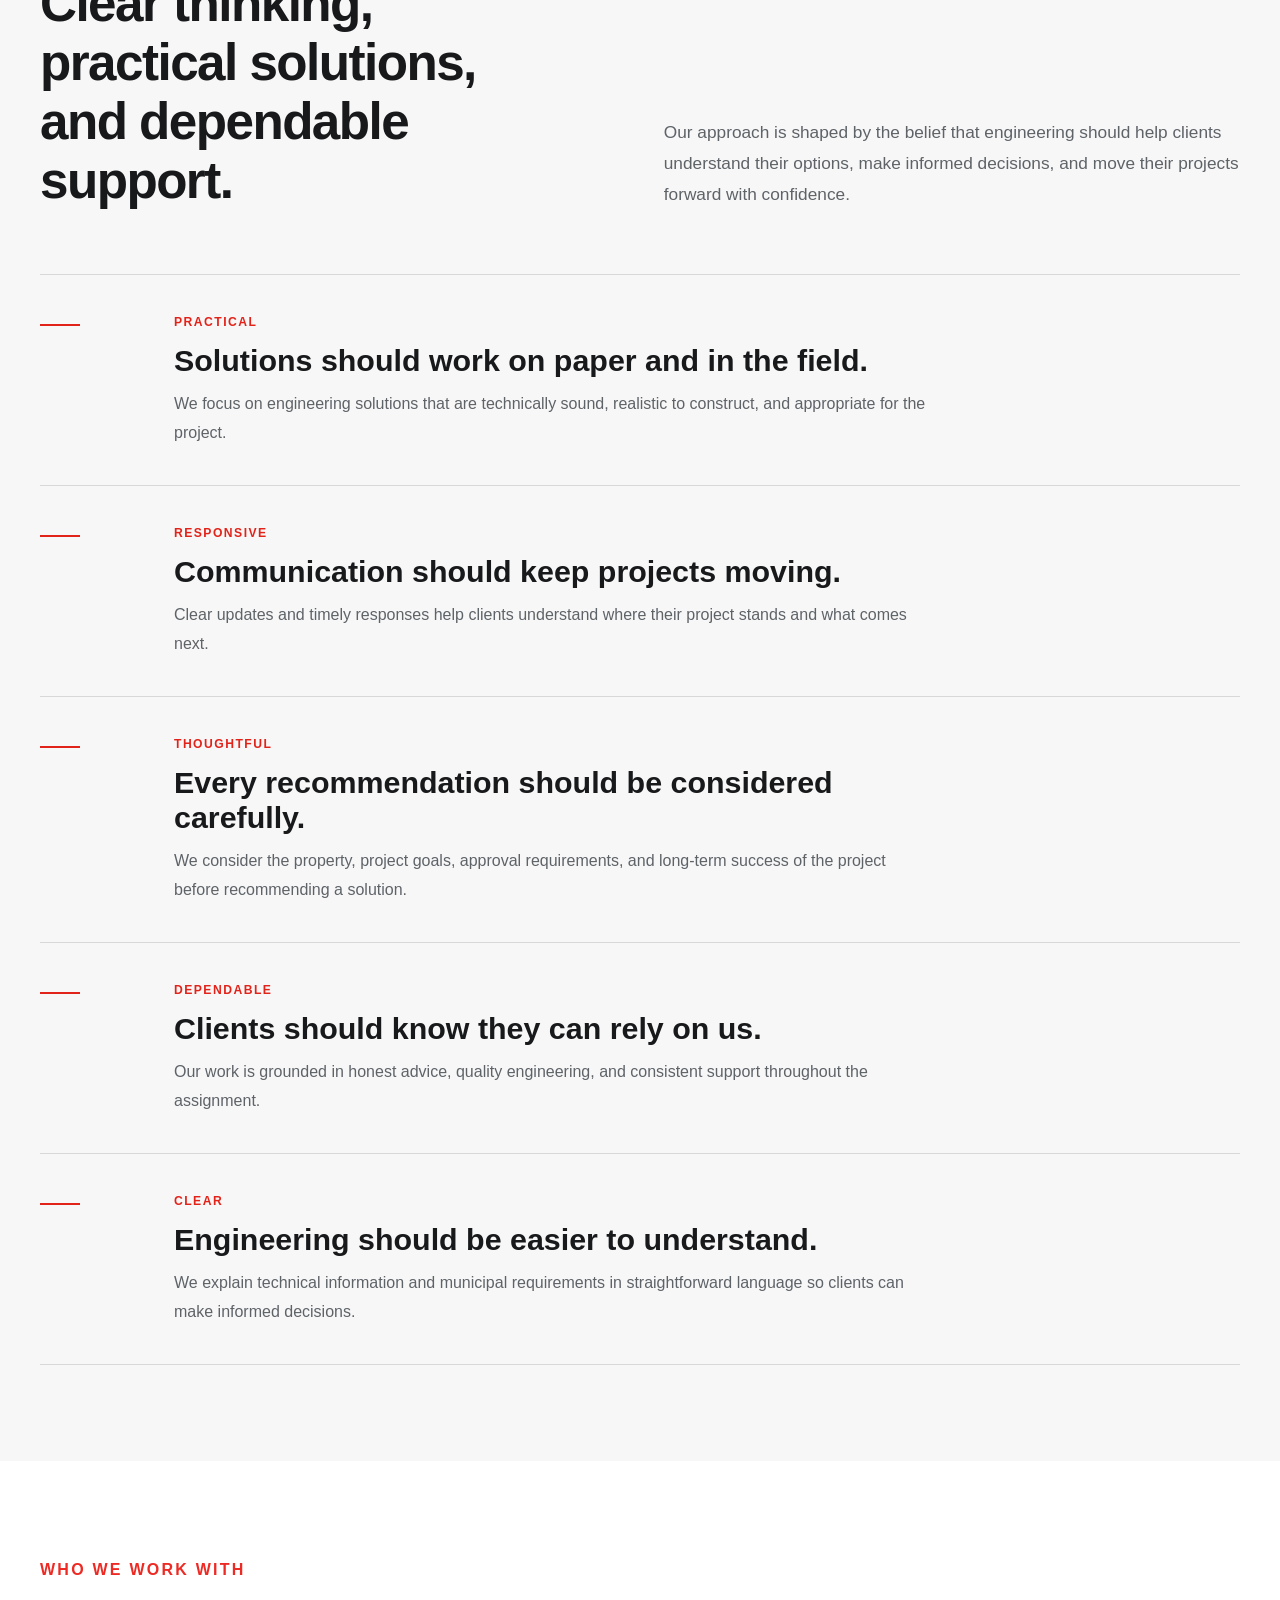
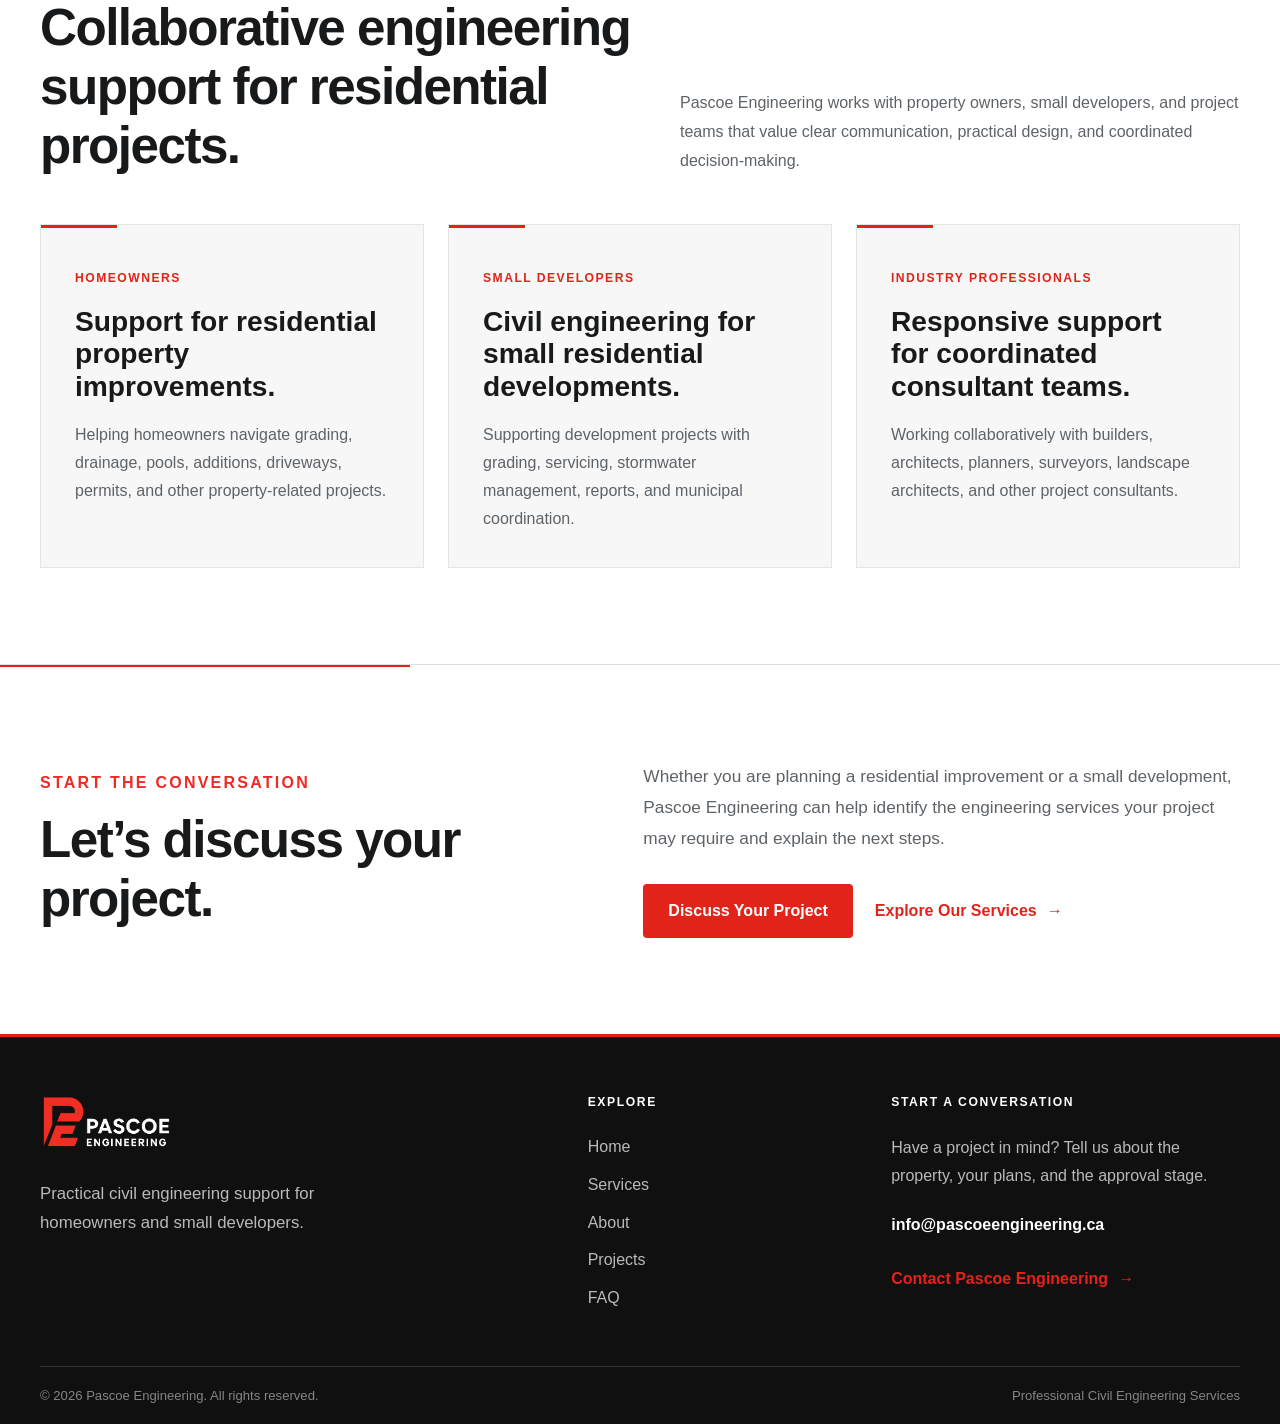
==== commit 73104637: "Build Knowledge Centre landing page" ====
--- a/about/index.html
+++ b/about/index.html
@@ -39,22 +39,11 @@
         <ul>
           <li><a href="/">Home</a></li>
           <li><a href="/services/">Services</a></li>
-          <li>
-            <a
-              class="active"
-              href="/about/"
-              aria-current="page"
-            >
-              About
-            </a>
-          </li>
+          <li><a class="active" href="/about/" aria-current="page">About</a></li>
           <li><a href="/projects/">Projects</a></li>
+          <li><a href="/knowledge/">Knowledge Centre</a></li>
           <li><a href="/faq/">FAQ</a></li>
-          <li>
-            <a class="nav-contact" href="/contact/">
-              Contact
-            </a>
-          </li>
+          <li><a class="nav-contact" href="/contact/">Contact</a></li>
         </ul>
       </nav>
     </div>
--- a/assets/css/style.css
+++ b/assets/css/style.css
@@ -3067,4 +3067,648 @@
   .project-journey-label {
     margin-bottom: 24px;
   }
+}
+/* =========================
+   Practice Area Pages
+   ========================= */
+
+.practice-overview {
+  background: #ffffff;
+}
+
+.practice-overview-grid {
+  display: grid;
+  grid-template-columns: minmax(280px, 0.9fr) minmax(0, 1.1fr);
+  gap: clamp(48px, 9vw, 140px);
+  align-items: start;
+}
+
+.practice-overview h2 {
+  margin-bottom: 0;
+}
+
+.practice-overview-content {
+  max-width: 680px;
+}
+
+.practice-overview-lead {
+  color: #171717;
+  font-size: clamp(1.25rem, 2.3vw, 1.65rem);
+  font-weight: 600;
+  line-height: 1.55;
+}
+
+.practice-overview-content p {
+  line-height: 1.8;
+}
+
+.practice-projects {
+  background: #f7f7f7;
+}
+
+.practice-projects-heading,
+.practice-services-heading {
+  align-items: end;
+}
+
+.practice-projects-heading > p,
+.practice-services-heading > p {
+  max-width: 560px;
+  margin-bottom: 0;
+  line-height: 1.8;
+}
+
+.practice-project-grid {
+  display: grid;
+  grid-template-columns: repeat(3, minmax(0, 1fr));
+  gap: 24px;
+}
+
+.practice-project-card {
+  position: relative;
+  min-height: 330px;
+  padding: 34px;
+  overflow: hidden;
+  background: #ffffff;
+  border: 1px solid #e4e4e4;
+}
+
+.practice-project-accent {
+  position: absolute;
+  top: 0;
+  left: 0;
+  width: 76px;
+  height: 3px;
+  background: #e2231a;
+}
+
+.practice-project-label {
+  margin: 10px 0 18px;
+  color: #e2231a;
+  font-size: 0.76rem;
+  font-weight: 700;
+  letter-spacing: 0.12em;
+  text-transform: uppercase;
+}
+
+.practice-project-card h3 {
+  margin-bottom: 18px;
+  font-size: clamp(1.35rem, 2.2vw, 1.75rem);
+}
+
+.practice-project-card > p:last-child {
+  margin-bottom: 0;
+  line-height: 1.75;
+}
+
+.practice-services {
+  background: #ffffff;
+}
+
+.practice-service-list {
+  border-top: 1px solid #d8d8d8;
+}
+
+.practice-service-item {
+  display: grid;
+  grid-template-columns: 70px minmax(0, 1fr);
+  gap: clamp(24px, 5vw, 70px);
+  padding-block: 36px;
+  border-bottom: 1px solid #d8d8d8;
+}
+
+.practice-service-accent {
+  width: 40px;
+  height: 2px;
+  margin-top: 11px;
+  background: #e2231a;
+}
+
+.practice-service-item h3 {
+  margin-bottom: 12px;
+  font-size: clamp(1.4rem, 2.4vw, 1.9rem);
+}
+
+.practice-service-item p {
+  max-width: 760px;
+  margin-bottom: 0;
+  line-height: 1.8;
+}
+
+.practice-process {
+  background: #f7f7f7;
+}
+
+.practice-process-grid {
+  display: grid;
+  grid-template-columns: repeat(4, minmax(0, 1fr));
+  border-top: 1px solid #d8d8d8;
+  border-left: 1px solid #d8d8d8;
+}
+
+.practice-process-step {
+  min-height: 330px;
+  padding: 32px;
+  border-right: 1px solid #d8d8d8;
+  border-bottom: 1px solid #d8d8d8;
+}
+
+.practice-process-label {
+  margin-bottom: 44px;
+  color: #e2231a;
+  font-size: 0.74rem;
+  font-weight: 700;
+  letter-spacing: 0.12em;
+  text-transform: uppercase;
+}
+
+.practice-process-step h3 {
+  margin-bottom: 16px;
+  font-size: 1.3rem;
+}
+
+.practice-process-step p:last-child {
+  margin-bottom: 0;
+  line-height: 1.7;
+}
+
+.practice-guides {
+  background: #ffffff;
+}
+
+.practice-cta {
+  color: #ffffff;
+  background: #171717;
+}
+
+.practice-cta-grid {
+  display: grid;
+  grid-template-columns: minmax(280px, 0.9fr) minmax(0, 1.1fr);
+  gap: clamp(48px, 9vw, 140px);
+  align-items: center;
+}
+
+.practice-cta h2 {
+  margin-bottom: 0;
+  color: #ffffff;
+}
+
+.practice-cta-grid > div:last-child {
+  max-width: 680px;
+}
+
+.practice-cta-grid > div:last-child p {
+  margin-bottom: 30px;
+  color: #b9b9b9;
+  font-size: 1.08rem;
+  line-height: 1.8;
+}
+
+@media (max-width: 1000px) {
+  .practice-project-grid {
+    grid-template-columns: repeat(2, minmax(0, 1fr));
+  }
+
+  .practice-process-grid {
+    grid-template-columns: repeat(2, minmax(0, 1fr));
+  }
+}
+
+@media (max-width: 850px) {
+  .practice-overview-grid,
+  .practice-cta-grid {
+    grid-template-columns: 1fr;
+    gap: 32px;
+  }
+}
+
+@media (max-width: 650px) {
+  .practice-project-grid,
+  .practice-process-grid {
+    grid-template-columns: 1fr;
+  }
+
+  .practice-project-card,
+  .practice-process-step {
+    min-height: auto;
+  }
+
+  .practice-service-item {
+    grid-template-columns: 1fr;
+    gap: 12px;
+  }
+
+  .practice-process-label {
+    margin-bottom: 24px;
+  }
+}
+/* =========================
+   Land Development
+   ========================= */
+
+.land-coordination {
+  color: #ffffff;
+  background: #171717;
+}
+
+.land-coordination-grid {
+  display: grid;
+  grid-template-columns: minmax(280px, 0.9fr) minmax(0, 1.1fr);
+  gap: clamp(48px, 9vw, 140px);
+  align-items: start;
+}
+
+.land-coordination h2 {
+  max-width: 620px;
+  margin-bottom: 0;
+  color: #ffffff;
+}
+
+.land-coordination-content {
+  max-width: 680px;
+}
+
+.land-coordination-lead {
+  color: #ffffff !important;
+  font-size: clamp(1.25rem, 2.3vw, 1.65rem);
+  font-weight: 600;
+  line-height: 1.55;
+}
+
+.land-coordination-content p {
+  color: #b9b9b9;
+  line-height: 1.8;
+}
+
+@media (max-width: 850px) {
+  .land-coordination-grid {
+    grid-template-columns: 1fr;
+    gap: 32px;
+  }
+}
+/* =========================
+   Engineering Support
+   ========================= */
+
+.support-collaboration {
+  color: #ffffff;
+  background: #171717;
+}
+
+.support-collaboration-grid {
+  display: grid;
+  grid-template-columns: minmax(280px, 0.9fr) minmax(0, 1.1fr);
+  gap: clamp(48px, 9vw, 140px);
+  align-items: start;
+}
+
+.support-collaboration h2 {
+  max-width: 650px;
+  margin-bottom: 0;
+  color: #ffffff;
+}
+
+.support-collaboration-content {
+  max-width: 680px;
+}
+
+.support-collaboration-lead {
+  color: #ffffff !important;
+  font-size: clamp(1.25rem, 2.3vw, 1.65rem);
+  font-weight: 600;
+  line-height: 1.55;
+}
+
+.support-collaboration-content p {
+  color: #b9b9b9;
+  line-height: 1.8;
+}
+
+@media (max-width: 850px) {
+  .support-collaboration-grid {
+    grid-template-columns: 1fr;
+    gap: 32px;
+  }
+}
+/* =========================
+   Knowledge Centre Landing
+   ========================= */
+
+.knowledge-featured {
+  background: #ffffff;
+}
+
+.knowledge-featured-grid {
+  display: grid;
+  grid-template-columns: minmax(0, 1.1fr) minmax(320px, 0.9fr);
+  gap: clamp(48px, 9vw, 130px);
+  align-items: center;
+}
+
+.knowledge-featured h2 {
+  max-width: 700px;
+  margin-bottom: 24px;
+}
+
+.knowledge-featured-lead {
+  max-width: 660px;
+  margin-bottom: 30px;
+  font-size: 1.1rem;
+  line-height: 1.8;
+}
+
+.knowledge-featured-summary {
+  padding: 32px;
+  background: #f7f7f7;
+  border: 1px solid #dfdfdf;
+  border-top: 3px solid #e2231a;
+}
+
+.knowledge-summary-label {
+  margin-bottom: 28px;
+  color: #e2231a;
+  font-size: 0.75rem;
+  font-weight: 700;
+  letter-spacing: 0.12em;
+  text-transform: uppercase;
+}
+
+.knowledge-summary-group + .knowledge-summary-group {
+  margin-top: 26px;
+  padding-top: 26px;
+  border-top: 1px solid #d8d8d8;
+}
+
+.knowledge-summary-group > p {
+  margin-bottom: 12px;
+  color: #171717;
+  font-size: 0.74rem;
+  font-weight: 700;
+  letter-spacing: 0.12em;
+  text-transform: uppercase;
+}
+
+.knowledge-summary-group ul {
+  display: grid;
+  gap: 8px;
+  margin: 0;
+  padding: 0;
+  list-style: none;
+}
+
+.knowledge-summary-group li {
+  position: relative;
+  padding-left: 18px;
+}
+
+.knowledge-summary-group li::before {
+  content: "";
+  position: absolute;
+  top: 0.7em;
+  left: 0;
+  width: 7px;
+  height: 2px;
+  background: #e2231a;
+}
+
+.knowledge-categories {
+  background: #f7f7f7;
+}
+
+.knowledge-categories-heading {
+  align-items: end;
+}
+
+.knowledge-categories-heading > p {
+  max-width: 560px;
+  margin-bottom: 0;
+  line-height: 1.8;
+}
+
+.knowledge-category-grid {
+  display: grid;
+  grid-template-columns: repeat(3, minmax(0, 1fr));
+  gap: 24px;
+}
+
+.knowledge-category-card {
+  position: relative;
+  display: flex;
+  min-height: 430px;
+  flex-direction: column;
+  padding: 34px;
+  overflow: hidden;
+  background: #ffffff;
+  border: 1px solid #e4e4e4;
+}
+
+.knowledge-category-accent {
+  position: absolute;
+  top: 0;
+  left: 0;
+  width: 76px;
+  height: 3px;
+  background: #e2231a;
+}
+
+.knowledge-category-label,
+.knowledge-guide-type {
+  color: #e2231a;
+  font-size: 0.74rem;
+  font-weight: 700;
+  letter-spacing: 0.12em;
+  text-transform: uppercase;
+}
+
+.knowledge-category-label {
+  margin: 10px 0 18px;
+}
+
+.knowledge-category-card h3 {
+  margin-bottom: 18px;
+  font-size: clamp(1.4rem, 2.3vw, 1.85rem);
+}
+
+.knowledge-category-card > p:not(.knowledge-category-label) {
+  line-height: 1.75;
+}
+
+.knowledge-category-card ul {
+  display: grid;
+  gap: 9px;
+  margin: 20px 0 28px;
+  padding: 0;
+  list-style: none;
+}
+
+.knowledge-category-card li {
+  position: relative;
+  padding-left: 18px;
+  color: #4f4f4f;
+}
+
+.knowledge-category-card li::before {
+  content: "";
+  position: absolute;
+  top: 0.7em;
+  left: 0;
+  width: 7px;
+  height: 2px;
+  background: #e2231a;
+}
+
+.knowledge-category-card .text-link {
+  margin-top: auto;
+}
+
+.knowledge-library {
+  scroll-margin-top: 110px;
+  background: #ffffff;
+}
+
+.knowledge-library-heading {
+  display: grid;
+  grid-template-columns: minmax(280px, 0.95fr) minmax(0, 1.05fr);
+  gap: clamp(40px, 8vw, 120px);
+  align-items: end;
+  margin-bottom: 52px;
+}
+
+.knowledge-library-heading h2 {
+  margin-bottom: 0;
+}
+
+.knowledge-library-heading > p {
+  max-width: 620px;
+  margin-bottom: 0;
+  line-height: 1.8;
+}
+
+.knowledge-guide-grid {
+  display: grid;
+  grid-template-columns: repeat(2, minmax(0, 1fr));
+  border-top: 1px solid #d8d8d8;
+  border-left: 1px solid #d8d8d8;
+}
+
+.knowledge-guide-card {
+  display: flex;
+  min-height: 300px;
+  flex-direction: column;
+  padding: 34px;
+  background: #ffffff;
+  border-right: 1px solid #d8d8d8;
+  border-bottom: 1px solid #d8d8d8;
+  transition:
+    background-color 0.2s ease,
+    transform 0.2s ease;
+}
+
+.knowledge-guide-card:hover {
+  background: #fafafa;
+  transform: translateY(-3px);
+}
+
+.knowledge-guide-type {
+  margin-bottom: 20px;
+}
+
+.knowledge-guide-card h3 {
+  margin-bottom: 16px;
+  font-size: clamp(1.4rem, 2.2vw, 1.8rem);
+}
+
+.knowledge-guide-card > p:not(.knowledge-guide-type) {
+  margin-bottom: 24px;
+  line-height: 1.75;
+}
+
+.knowledge-guide-card span {
+  margin-top: auto;
+  color: #171717;
+  font-weight: 700;
+}
+
+.knowledge-services {
+  background: #f7f7f7;
+}
+
+.knowledge-service-grid {
+  display: grid;
+  grid-template-columns: repeat(3, minmax(0, 1fr));
+  gap: 24px;
+}
+
+.knowledge-service-link {
+  padding: 30px;
+  background: #ffffff;
+  border: 1px solid #dfdfdf;
+  border-top: 3px solid #e2231a;
+}
+
+.knowledge-service-link p {
+  margin-bottom: 22px;
+  color: #171717;
+  font-size: 1.35rem;
+  font-weight: 700;
+}
+
+.knowledge-service-link span {
+  color: #e2231a;
+  font-weight: 700;
+}
+
+.knowledge-cta {
+  color: #ffffff;
+  background: #171717;
+}
+
+.knowledge-cta-grid {
+  display: grid;
+  grid-template-columns: minmax(280px, 0.9fr) minmax(0, 1.1fr);
+  gap: clamp(48px, 9vw, 140px);
+  align-items: center;
+}
+
+.knowledge-cta h2 {
+  margin-bottom: 0;
+  color: #ffffff;
+}
+
+.knowledge-cta-grid > div:last-child {
+  max-width: 680px;
+}
+
+.knowledge-cta-grid > div:last-child p {
+  margin-bottom: 30px;
+  color: #b9b9b9;
+  font-size: 1.08rem;
+  line-height: 1.8;
+}
+
+@media (max-width: 950px) {
+  .knowledge-featured-grid,
+  .knowledge-library-heading,
+  .knowledge-cta-grid {
+    grid-template-columns: 1fr;
+  }
+
+  .knowledge-category-grid,
+  .knowledge-service-grid {
+    grid-template-columns: 1fr;
+  }
+
+  .knowledge-category-card {
+    min-height: auto;
+  }
+}
+
+@media (max-width: 700px) {
+  .knowledge-guide-grid {
+    grid-template-columns: 1fr;
+  }
+
+  .knowledge-guide-card {
+    min-height: auto;
+  }
 }
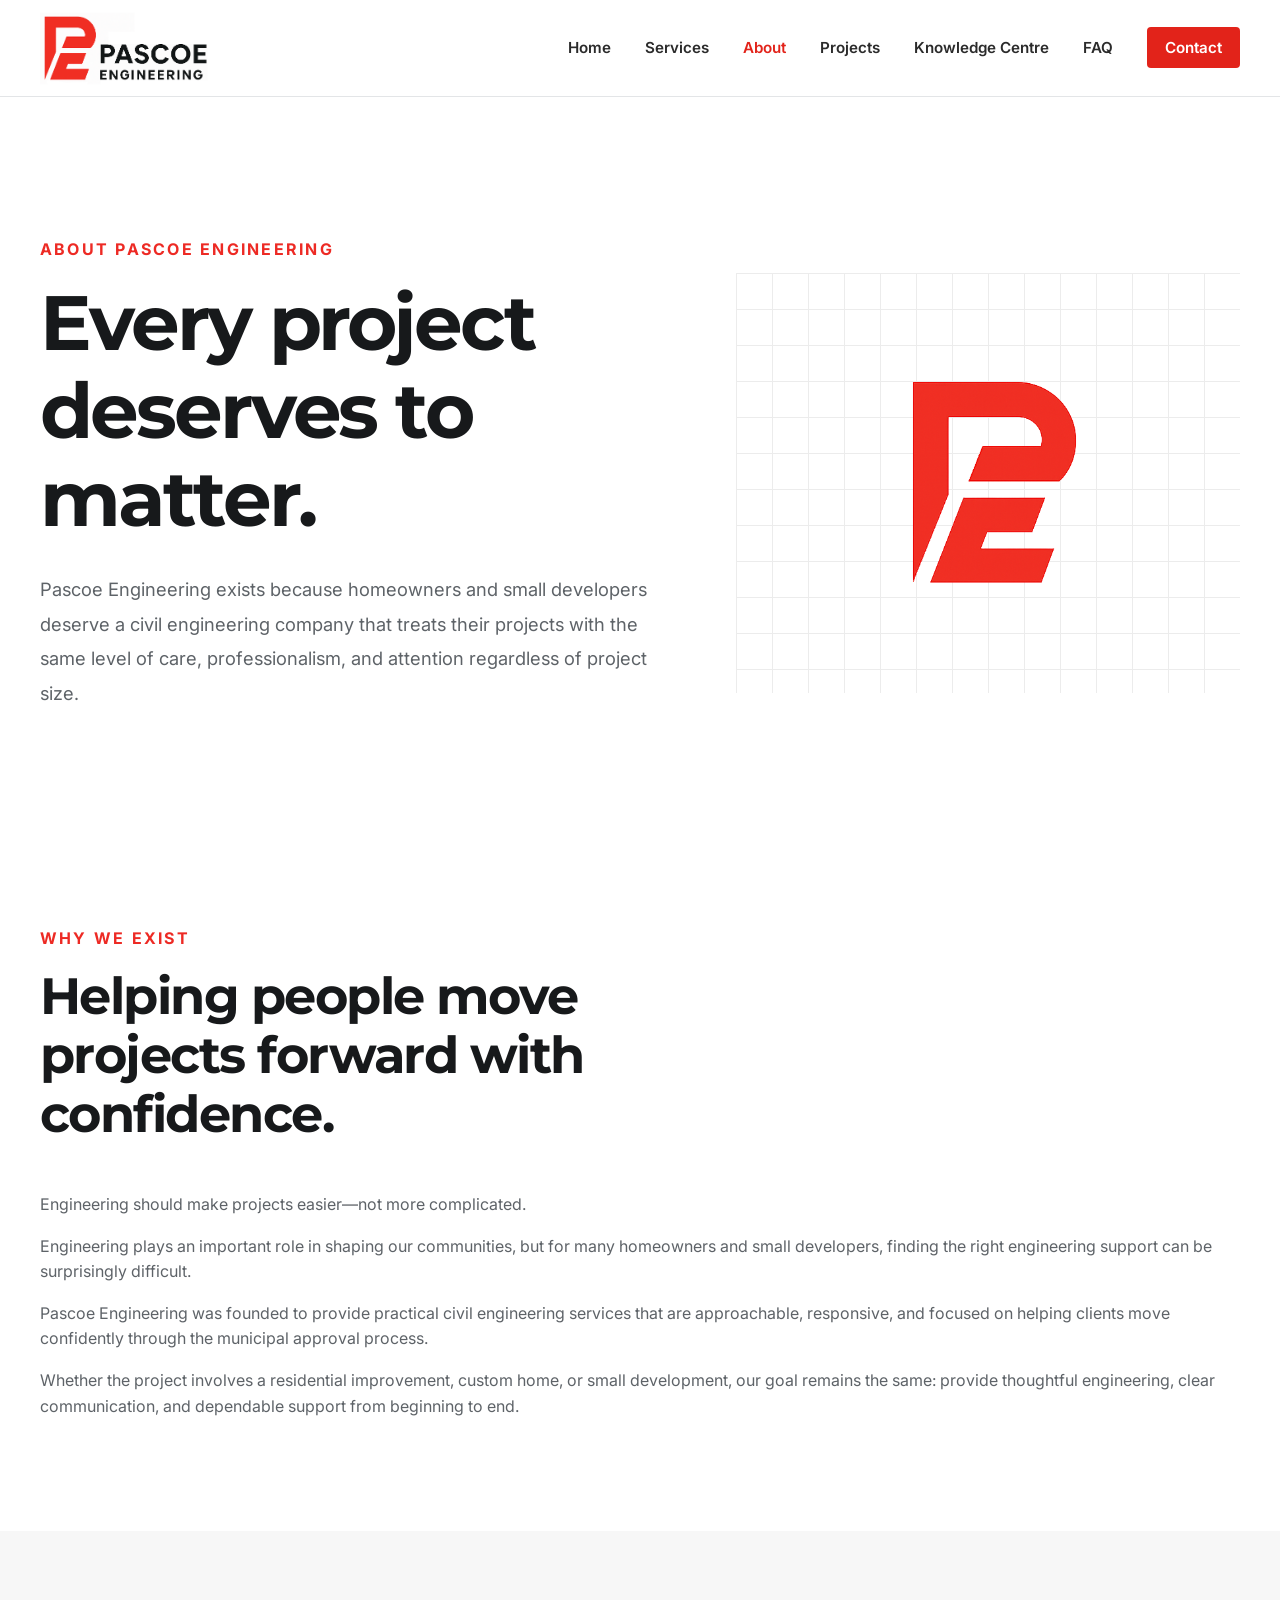
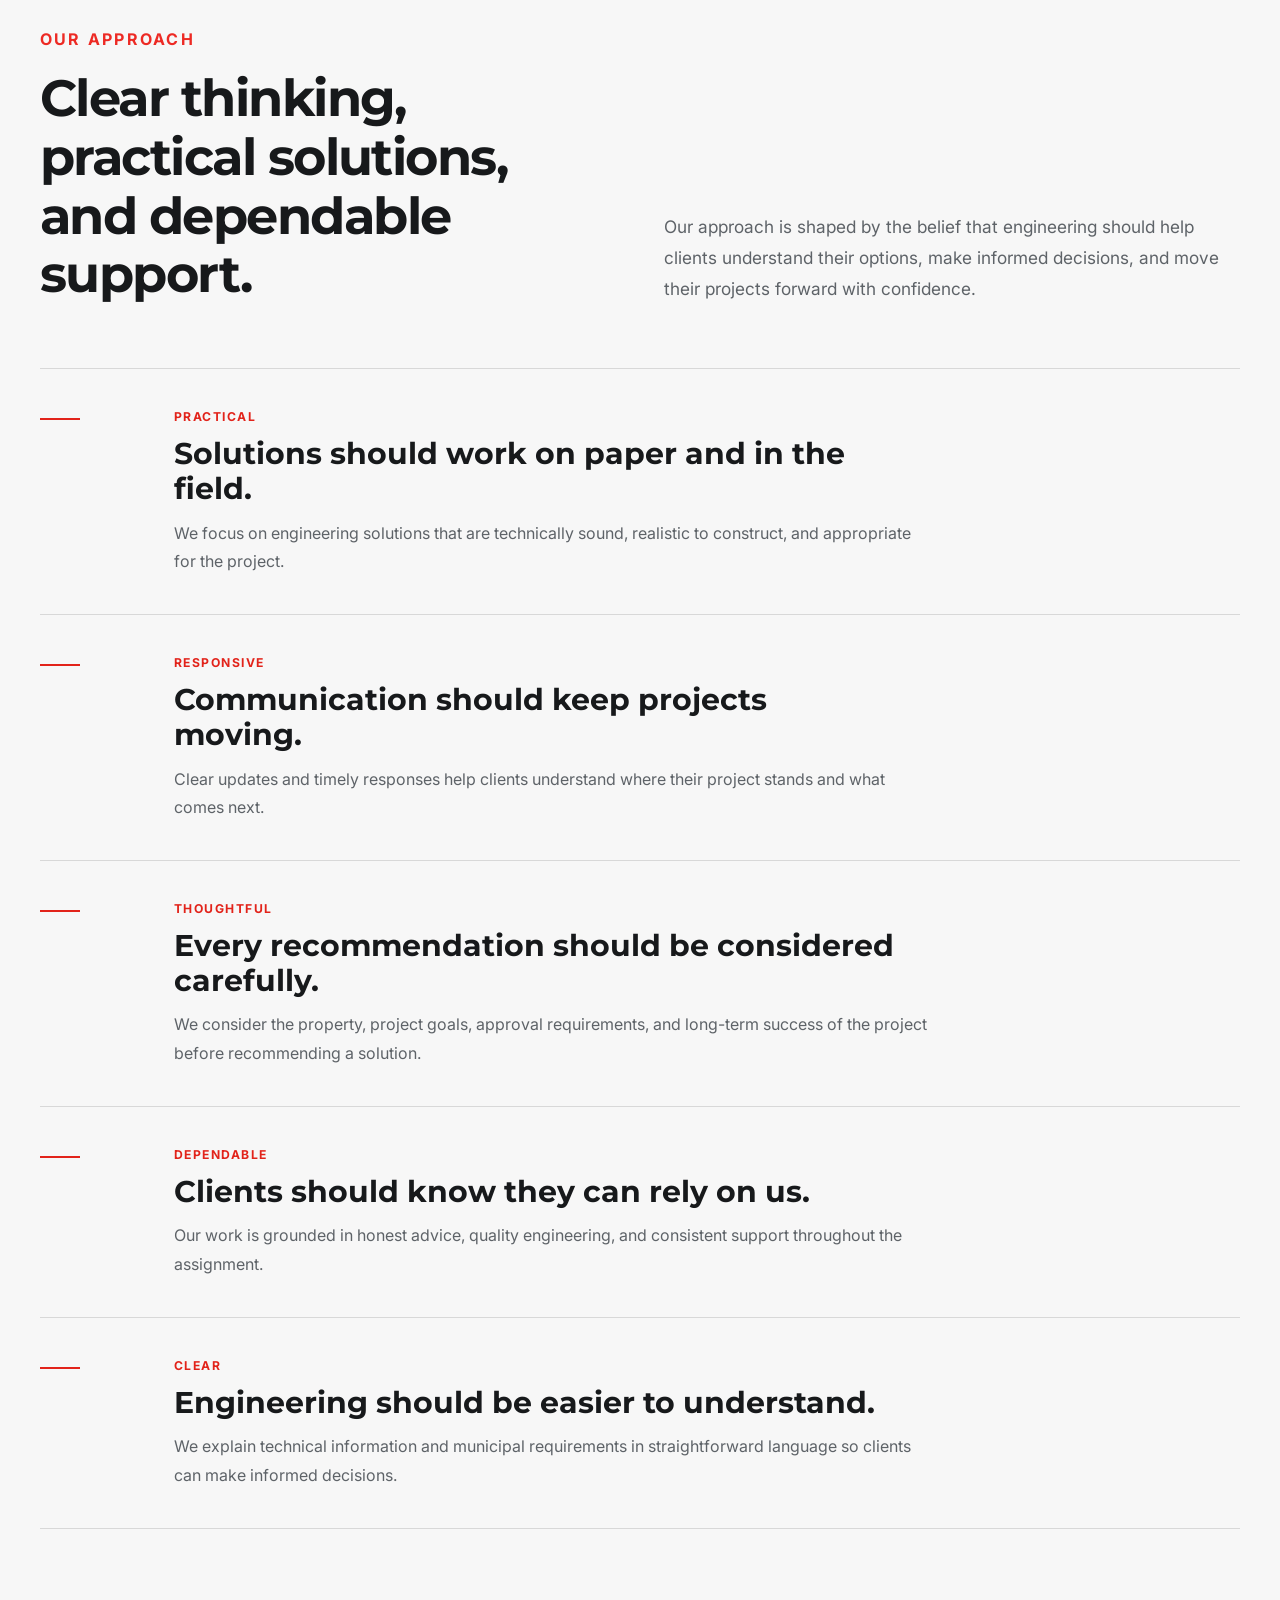
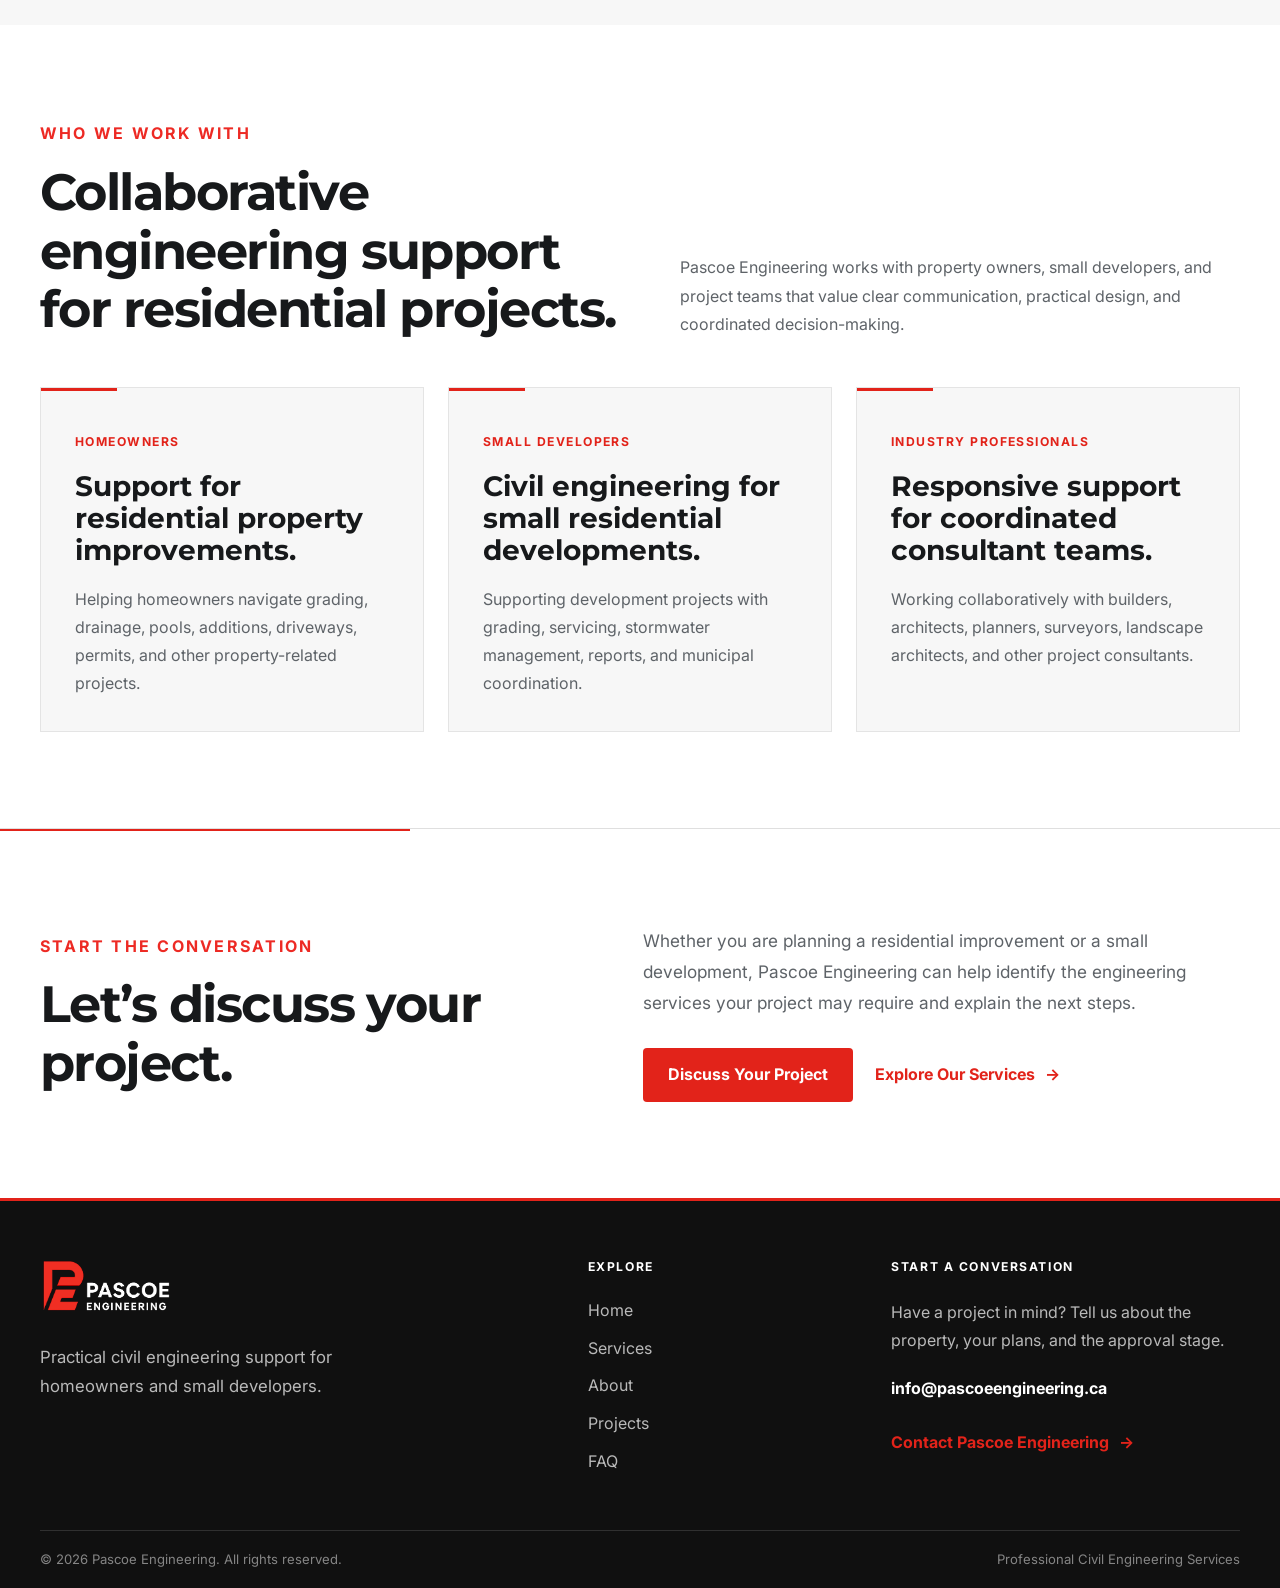
==== commit 9774b3f7: "fixed about and services navigation" ====
--- a/about/index.html
+++ b/about/index.html
@@ -1,54 +1,45 @@
-<!doctype html>
-<html lang="en">
-
-<head>
-  <meta charset="utf-8">
-  <meta name="viewport" content="width=device-width, initial-scale=1">
-
-  <title>About | Pascoe Engineering</title>
-
-  <link rel="stylesheet" href="/assets/css/style.css">
-</head>
-
-<body>
-  <header class="site-header">
-    <div class="container nav-container">
-      <a
-        class="site-logo"
-        href="/"
-        aria-label="Pascoe Engineering home"
-      >
-        <img
-          src="/assets/images/logo-full.png"
-          alt="Pascoe Engineering"
-        >
-      </a>
-
-      <button
-        class="mobile-menu-button"
-        type="button"
-        aria-label="Open navigation menu"
-        aria-expanded="false"
-      >
-        <span></span>
-        <span></span>
-        <span></span>
-      </button>
-
-      <nav class="site-nav" aria-label="Main navigation">
-        <ul>
-          <li><a href="/">Home</a></li>
-          <li><a href="/services/">Services</a></li>
-          <li><a class="active" href="/about/" aria-current="page">About</a></li>
-          <li><a href="/projects/">Projects</a></li>
-          <li><a href="/knowledge/">Knowledge Centre</a></li>
-          <li><a href="/faq/">FAQ</a></li>
-          <li><a class="nav-contact" href="/contact/">Contact</a></li>
-        </ul>
-      </nav>
-    </div>
-  </header>
-
+<!doctype html><html lang="en"><head><meta charset="utf-8"><meta name="viewport" content="width=device-width, initial-scale=1"><title>Pascoe Engineering | Civil Engineering Services</title><meta name="description" content="Pascoe Engineering provides civil engineering services in Ontario including grading, servicing, drainage and stormwater management."><link rel="preconnect" href="https://fonts.googleapis.com">
+<link rel="preconnect" href="https://fonts.gstatic.com" crossorigin>
+
+<link
+  href="https://fonts.googleapis.com/css2?family=Inter:wght@400;500;600;700&family=Montserrat:wght@600;700;800&display=swap"
+  rel="stylesheet"
+>
+
+<link rel="stylesheet" href="/assets/css/style.css?v=1.0"></head><body>
+<header class="site-header">
+  <div class="container nav-container">
+    <a class="site-logo" href="/" aria-label="Pascoe Engineering home">
+  <img
+    src="/assets/images/logo-full.png"
+    alt="Pascoe Engineering"
+  >
+</a>
+
+    <button
+      class="mobile-menu-button"
+      type="button"
+      aria-label="Open navigation menu"
+      aria-expanded="false"
+    >
+      <span></span>
+      <span></span>
+      <span></span>
+    </button>
+
+    <nav class="site-nav" aria-label="Main navigation">
+      <ul>
+        <li><a href="/">Home</a></li>
+        <li><a href="/services/">Services</a></li>
+        <li><a href="/about/" class="active" aria-current="page">About</a></li>
+        <li><a href="/projects/">Projects</a></li>
+        <li><a href="/knowledge/">Knowledge Centre</a></li>
+        <li><a href="/faq/">FAQ</a></li>
+        <li><a class="nav-contact" href="/contact/">Contact</a></li>
+      </ul>
+    </nav>
+  </div>
+</header>
   <main>
     <section class="page-hero">
       <div class="container page-hero-grid">
--- a/assets/css/style.css
+++ b/assets/css/style.css
@@ -3711,4 +3711,280 @@
   .knowledge-guide-card {
     min-height: auto;
   }
+}
+/* =========================
+   Contact Page
+   ========================= */
+
+.contact-hero {
+  padding-block: clamp(90px, 10vw, 140px);
+  background: #ffffff;
+  border-bottom: 1px solid #dfdfdf;
+}
+
+.contact-hero-content {
+  max-width: 900px;
+}
+
+.contact-hero h1 {
+  max-width: 820px;
+  margin-bottom: 26px;
+  font-size: clamp(3.2rem, 6vw, 5.8rem);
+  line-height: 1;
+}
+
+.contact-hero-content > p:last-child {
+  max-width: 720px;
+  margin-bottom: 0;
+  font-size: 1.15rem;
+  line-height: 1.8;
+}
+
+.contact-main {
+  background: #ffffff;
+}
+
+.contact-grid {
+  display: grid;
+  grid-template-columns: minmax(280px, 0.85fr) minmax(420px, 1.15fr);
+  gap: clamp(60px, 9vw, 140px);
+  align-items: start;
+}
+
+.contact-information {
+  max-width: 570px;
+}
+
+.contact-information h2 {
+  margin-bottom: 24px;
+}
+
+.contact-information > p:not(.eyebrow) {
+  line-height: 1.8;
+}
+
+.contact-detail-list {
+  margin-top: 42px;
+  border-top: 1px solid #d8d8d8;
+}
+
+.contact-detail {
+  padding-block: 24px;
+  border-bottom: 1px solid #d8d8d8;
+}
+
+.contact-detail-label {
+  margin-bottom: 8px;
+  color: #e2231a;
+  font-size: 0.74rem;
+  font-weight: 700;
+  letter-spacing: 0.12em;
+  text-transform: uppercase;
+}
+
+.contact-detail > p:last-child,
+.contact-detail a {
+  margin-bottom: 0;
+  color: #171717;
+  line-height: 1.7;
+}
+
+.contact-detail a {
+  font-weight: 700;
+}
+
+.contact-detail a:hover {
+  color: #e2231a;
+}
+
+.contact-form-panel {
+  padding: clamp(30px, 5vw, 48px);
+  background: #f7f7f7;
+  border: 1px solid #dfdfdf;
+  border-top: 3px solid #e2231a;
+}
+
+.contact-form {
+  display: grid;
+  gap: 24px;
+}
+
+.contact-form-row {
+  display: grid;
+  grid-template-columns: repeat(2, minmax(0, 1fr));
+  gap: 20px;
+}
+
+.form-field {
+  display: grid;
+  gap: 9px;
+}
+
+.form-field label {
+  color: #171717;
+  font-size: 0.85rem;
+  font-weight: 700;
+}
+
+.form-field label span {
+  color: #777777;
+  font-size: 0.78rem;
+  font-weight: 500;
+}
+
+.form-field input,
+.form-field select,
+.form-field textarea {
+  width: 100%;
+  padding: 13px 14px;
+  color: #171717;
+  background: #ffffff;
+  border: 1px solid #cfcfcf;
+  border-radius: 0;
+  outline: none;
+  transition:
+    border-color 0.2s ease,
+    box-shadow 0.2s ease;
+}
+
+.form-field textarea {
+  resize: vertical;
+}
+
+.form-field input:focus,
+.form-field select:focus,
+.form-field textarea:focus {
+  border-color: #e2231a;
+  box-shadow: 0 0 0 3px rgba(226, 35, 26, 0.1);
+}
+
+.contact-form .btn {
+  width: fit-content;
+}
+
+.contact-form-note {
+  margin-bottom: 0;
+  color: #777777;
+  font-size: 0.8rem;
+  line-height: 1.6;
+}
+
+.contact-faq {
+  background: #f7f7f7;
+}
+
+.contact-faq-heading {
+  max-width: 720px;
+  margin-bottom: 44px;
+}
+
+.contact-faq-heading h2 {
+  margin-bottom: 0;
+}
+
+.contact-faq-list {
+  border-top: 1px solid #d8d8d8;
+}
+
+.contact-faq-item {
+  display: grid;
+  grid-template-columns: minmax(260px, 0.9fr) minmax(0, 1.1fr);
+  gap: clamp(36px, 7vw, 100px);
+  padding-block: 30px;
+  border-bottom: 1px solid #d8d8d8;
+}
+
+.contact-faq-item h3 {
+  margin-bottom: 0;
+  font-size: 1.2rem;
+}
+
+.contact-faq-item p {
+  max-width: 680px;
+  margin-bottom: 0;
+  line-height: 1.75;
+}
+
+@media (max-width: 900px) {
+  .contact-grid {
+    grid-template-columns: 1fr;
+  }
+
+  .contact-information {
+    max-width: none;
+  }
+}
+
+@media (max-width: 650px) {
+  .contact-hero {
+    padding-block: 64px;
+  }
+
+  .contact-form-row,
+  .contact-faq-item {
+    grid-template-columns: 1fr;
+  }
+
+  .contact-form-panel {
+    padding: 28px 22px;
+  }
+
+  .contact-form .btn {
+    width: 100%;
+  }
+}
+.form-honeypot {
+  position: absolute;
+  left: -9999px;
+  width: 1px;
+  height: 1px;
+  overflow: hidden;
+}
+/* =========================
+   Contact Thank You
+   ========================= */
+
+.contact-thank-you {
+  display: flex;
+  min-height: calc(100vh - 96px);
+  align-items: center;
+  background: #ffffff;
+}
+
+.contact-thank-you-content {
+  max-width: 820px;
+}
+
+.contact-thank-you h1 {
+  max-width: 760px;
+  margin-bottom: 26px;
+}
+
+.contact-thank-you-content > p:not(.eyebrow) {
+  max-width: 680px;
+  margin-bottom: 32px;
+  font-size: 1.1rem;
+  line-height: 1.8;
+}
+
+.contact-thank-you-actions {
+  display: flex;
+  flex-wrap: wrap;
+  align-items: center;
+  gap: 24px;
+}
+
+.contact-thank-you-actions .text-link {
+  margin-top: 0;
+}
+
+@media (max-width: 560px) {
+  .contact-thank-you-actions {
+    align-items: stretch;
+    flex-direction: column;
+  }
+
+  .contact-thank-you-actions .btn {
+    width: 100%;
+  }
 }
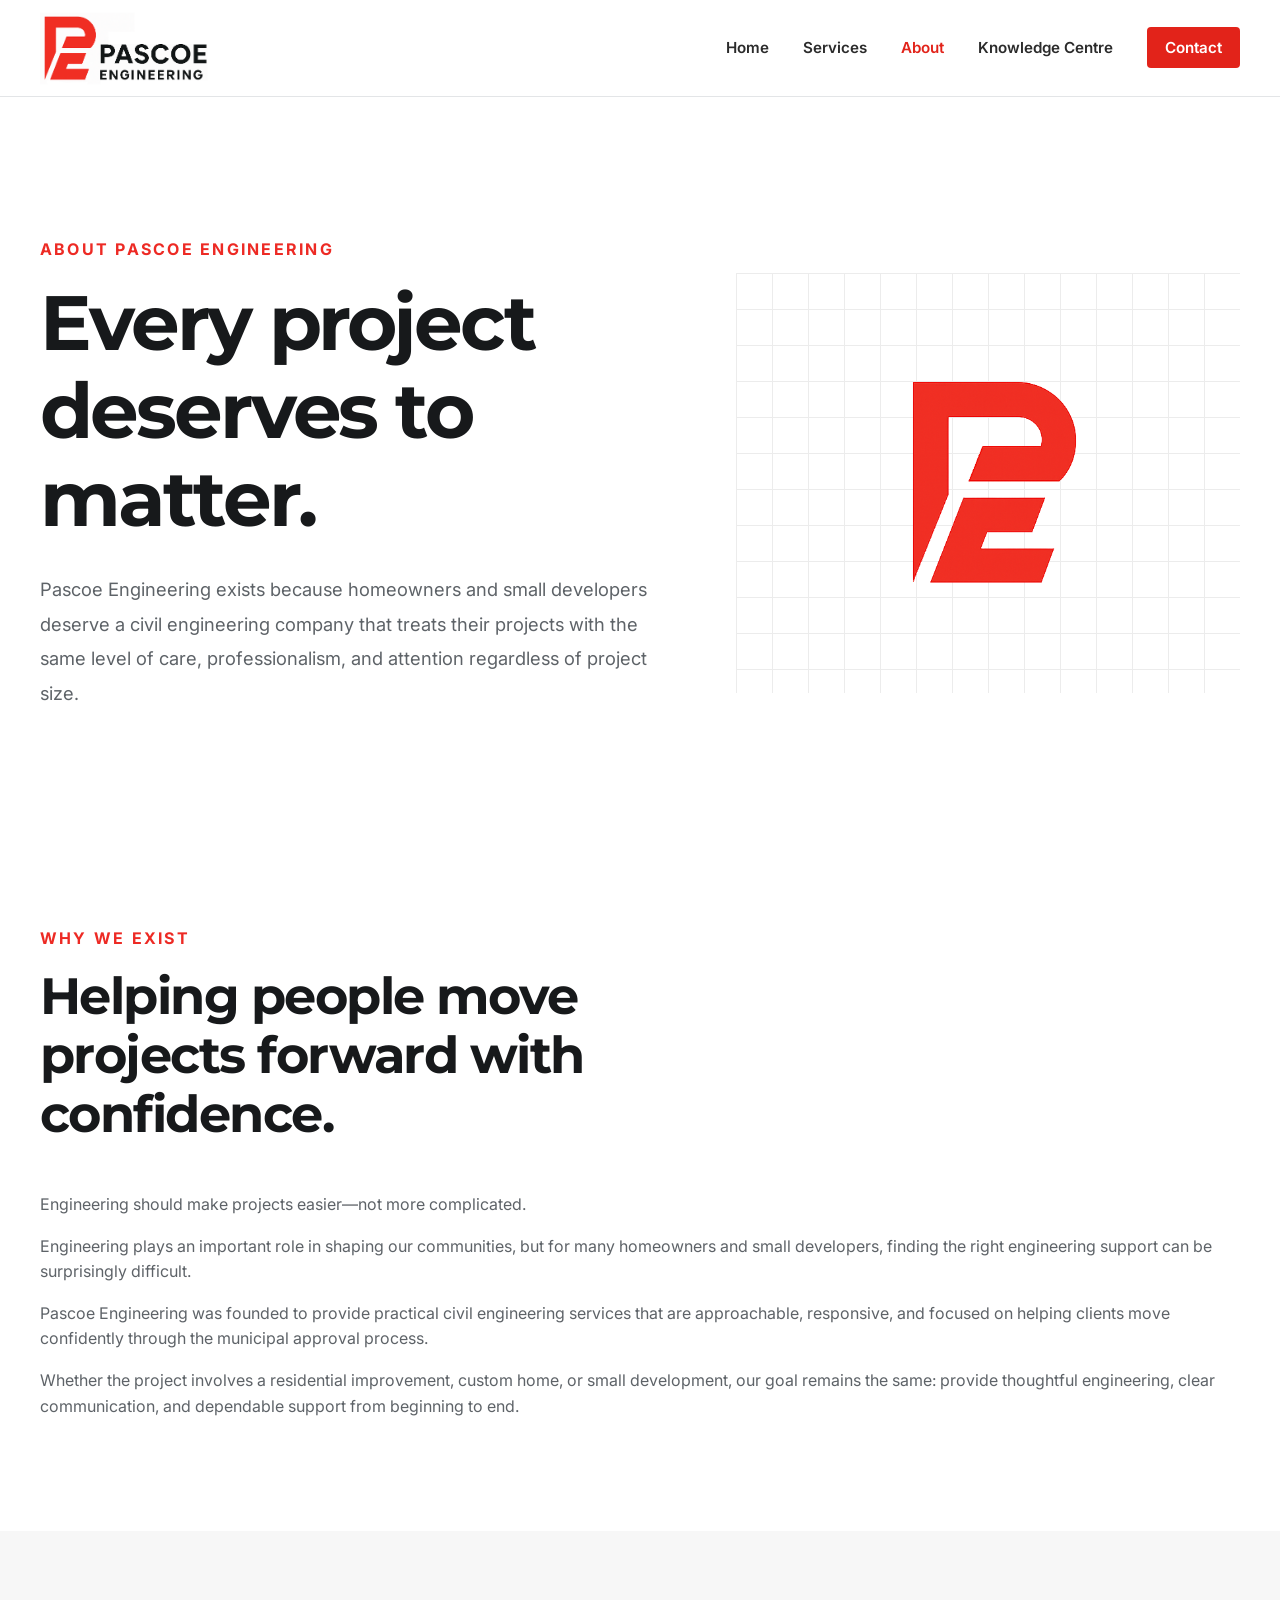
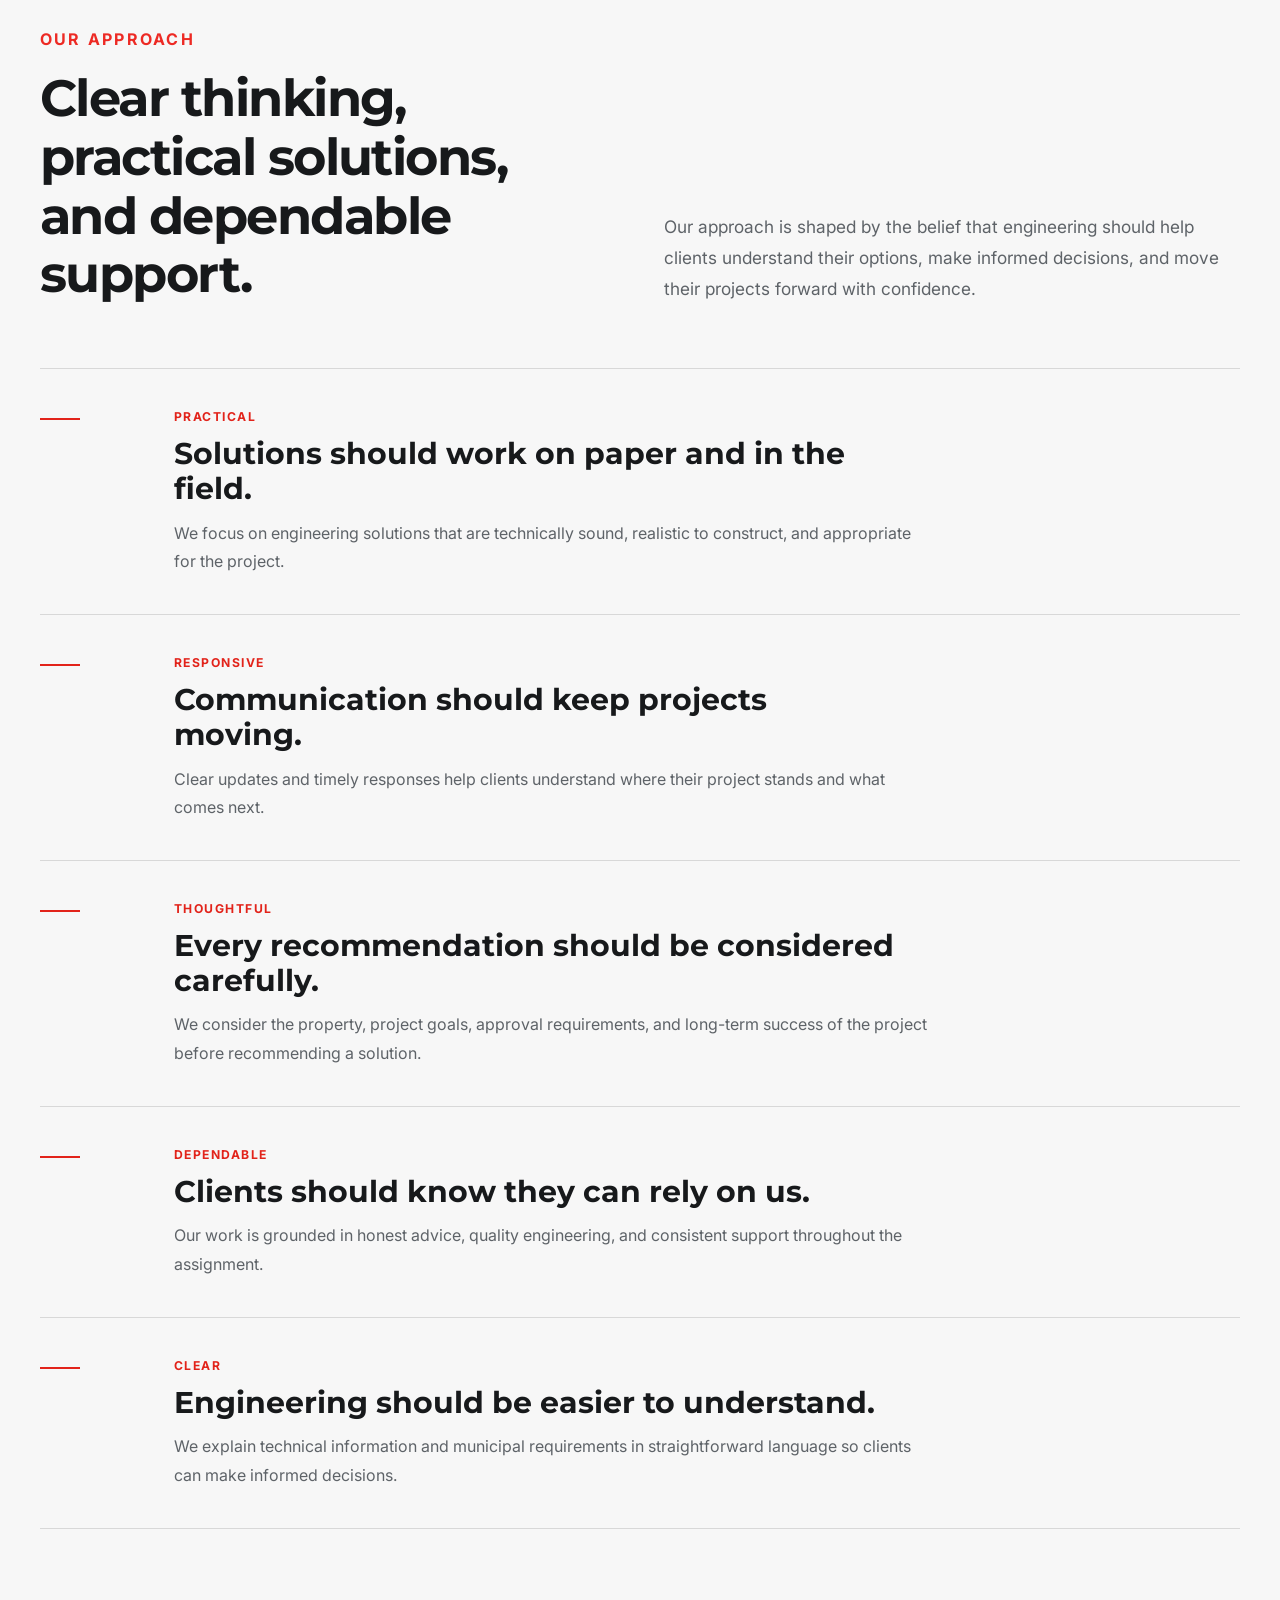
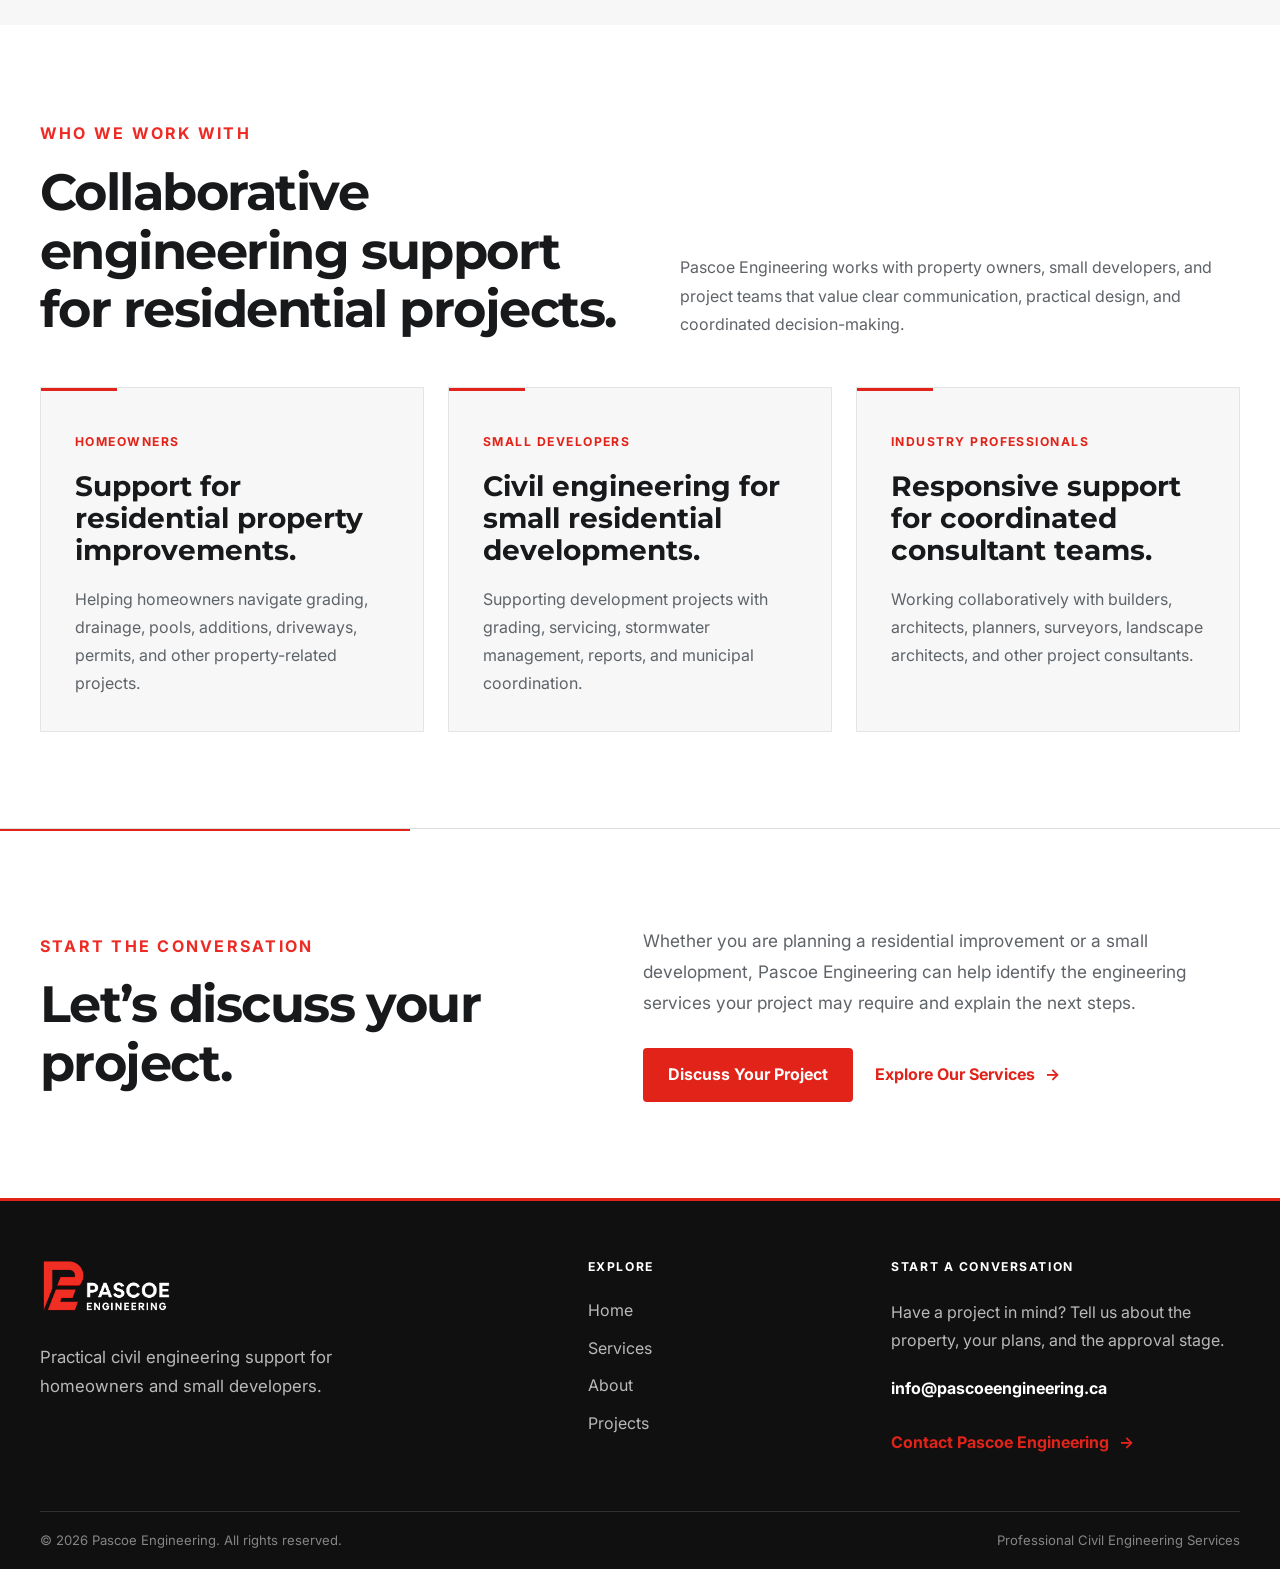
==== commit e3403748: "Removal of FAQ" ====
--- a/about/index.html
+++ b/about/index.html
@@ -1,4 +1,14 @@
-<!doctype html><html lang="en"><head><meta charset="utf-8"><meta name="viewport" content="width=device-width, initial-scale=1"><title>Pascoe Engineering | Civil Engineering Services</title><meta name="description" content="Pascoe Engineering provides civil engineering services in Ontario including grading, servicing, drainage and stormwater management."><link rel="preconnect" href="https://fonts.googleapis.com">
+<!doctype html><html lang="en"><head><meta charset="utf-8"><meta name="viewport" content="width=device-width, initial-scale=1"><title>About | Pascoe Engineering</title><meta name="description" content="Pascoe Engineering provides civil engineering services in Ontario including grading, servicing, drainage and stormwater management."><link rel="preconnect" href="https://fonts.googleapis.com">
+  <!-- Favicons -->
+<link rel="icon" href="/assets/images/favicon.ico" sizes="any">
+<link rel="icon" type="image/png" sizes="32x32" href="/assets/images/favicon-32x32.png">
+<link rel="icon" type="image/png" sizes="16x16" href="/assets/images/favicon-16x16.png">
+
+<link rel="apple-touch-icon" sizes="180x180" href="/assets/images/apple-touch-icon.png">
+
+<link rel="icon" type="image/png" sizes="192x192" href="/assets/images/android-chrome-192x192.png">
+<link rel="icon" type="image/png" sizes="512x512" href="/assets/images/android-chrome-512x512.png">
+<link rel="manifest" href="/assets/site.webmanifest">
 <link rel="preconnect" href="https://fonts.gstatic.com" crossorigin>
 
 <link
@@ -32,9 +42,9 @@
         <li><a href="/">Home</a></li>
         <li><a href="/services/">Services</a></li>
         <li><a href="/about/" class="active" aria-current="page">About</a></li>
-        <li><a href="/projects/">Projects</a></li>
+        
         <li><a href="/knowledge/">Knowledge Centre</a></li>
-        <li><a href="/faq/">FAQ</a></li>
+        
         <li><a class="nav-contact" href="/contact/">Contact</a></li>
       </ul>
     </nav>
@@ -363,7 +373,7 @@
             <li><a href="/services/">Services</a></li>
             <li><a href="/about/">About</a></li>
             <li><a href="/projects/">Projects</a></li>
-            <li><a href="/faq/">FAQ</a></li>
+            
           </ul>
         </nav>
       </div>
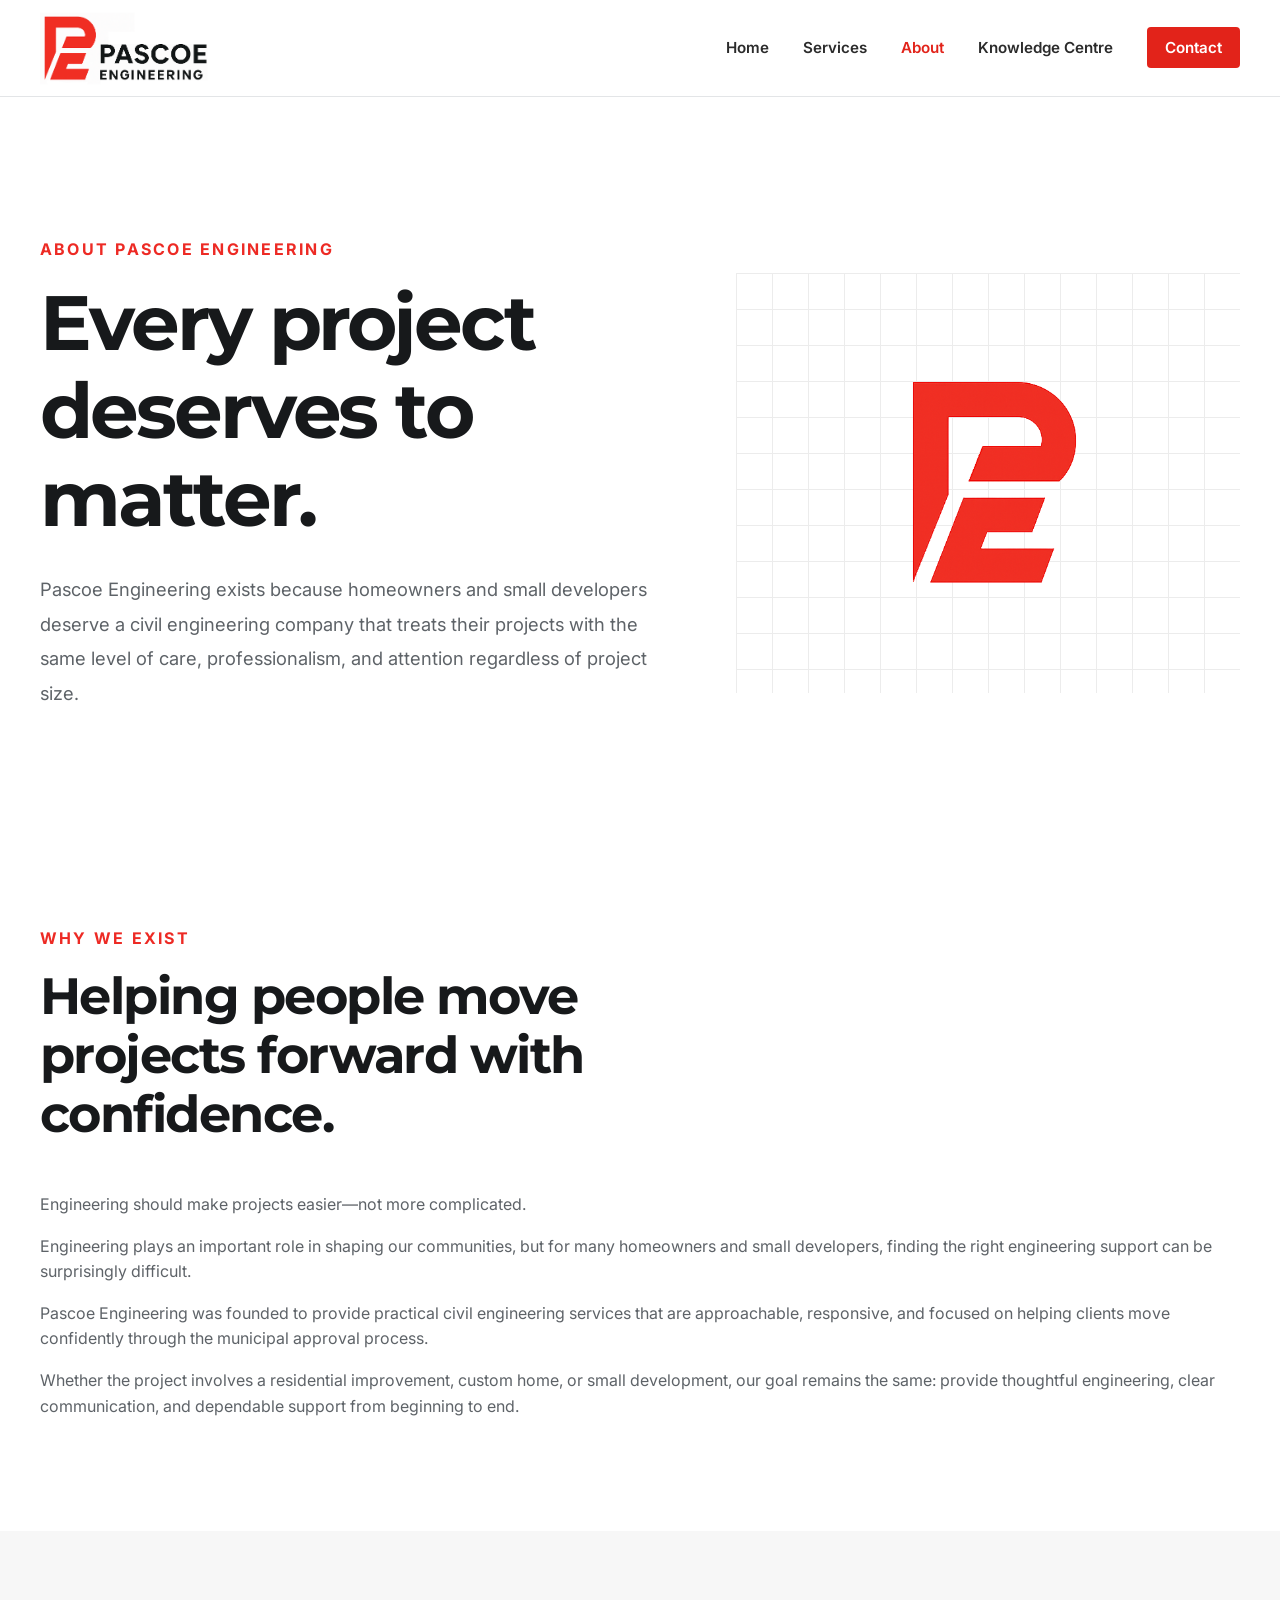
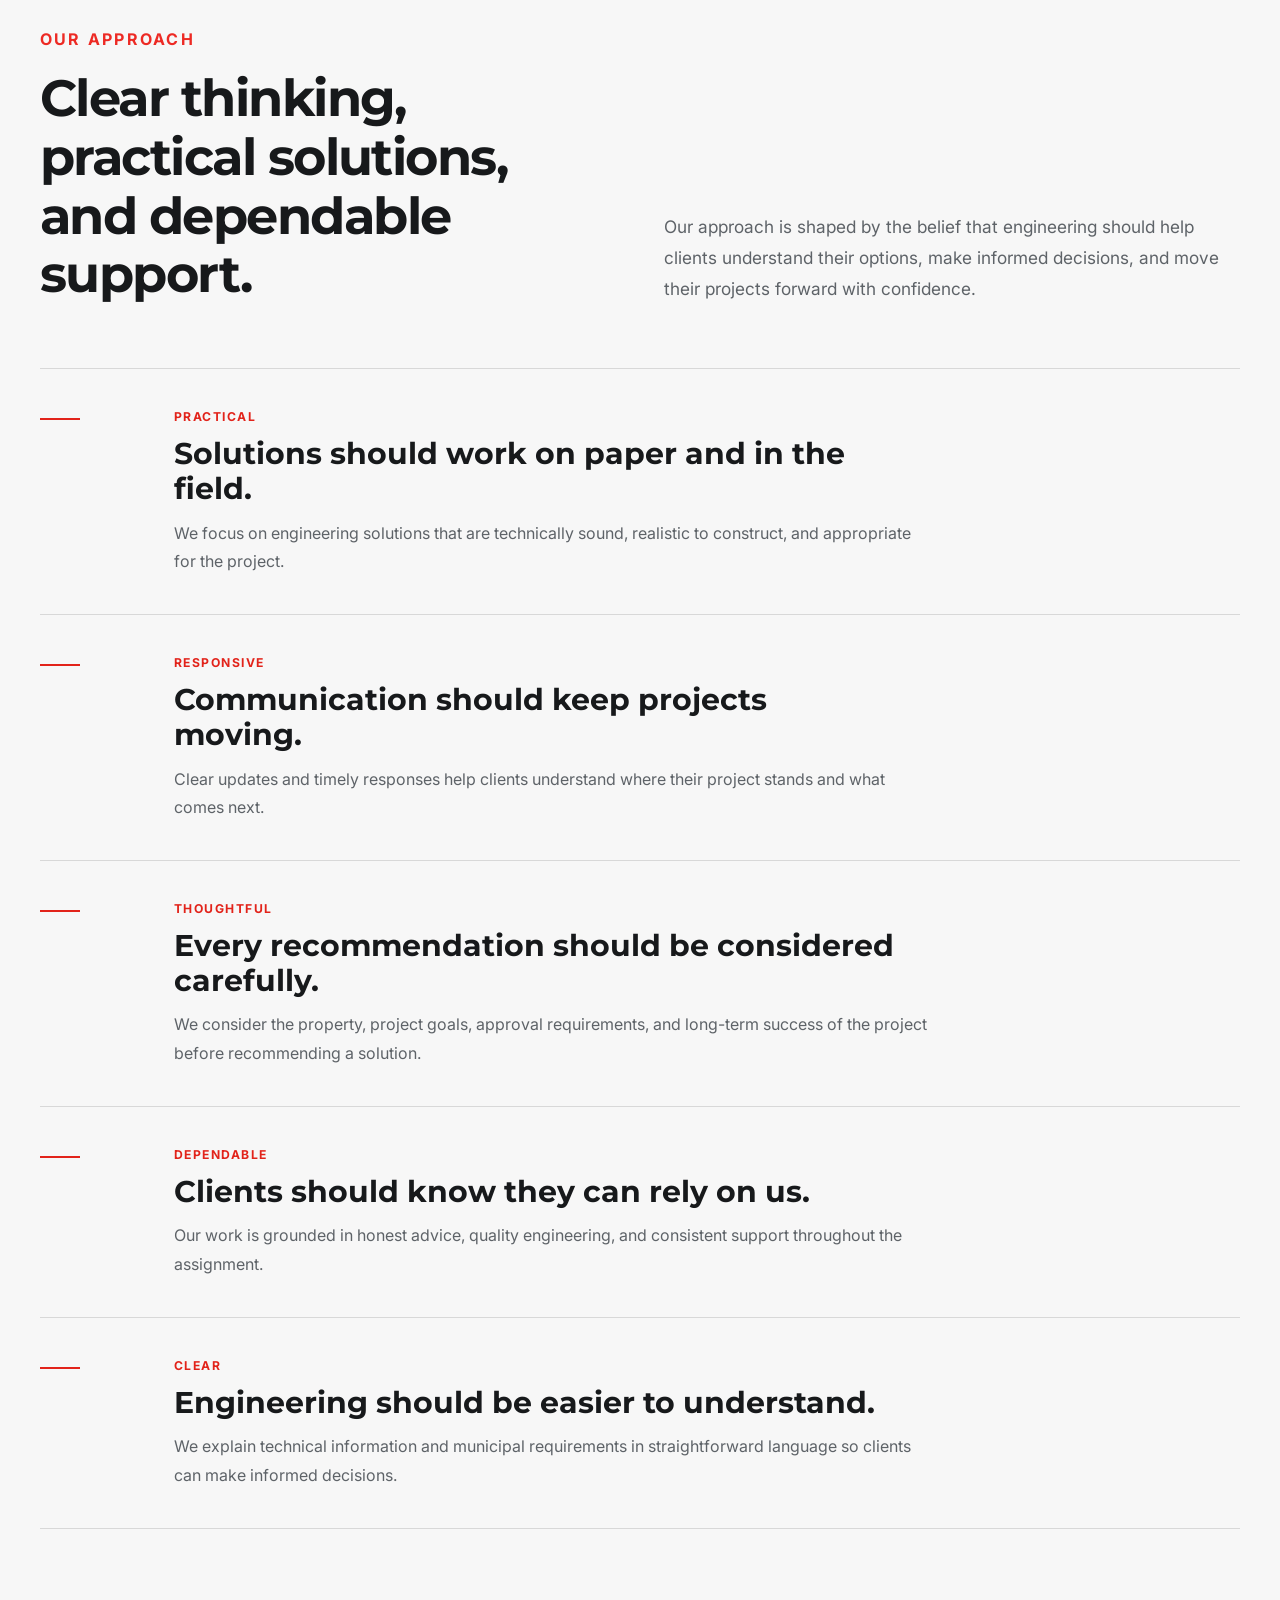
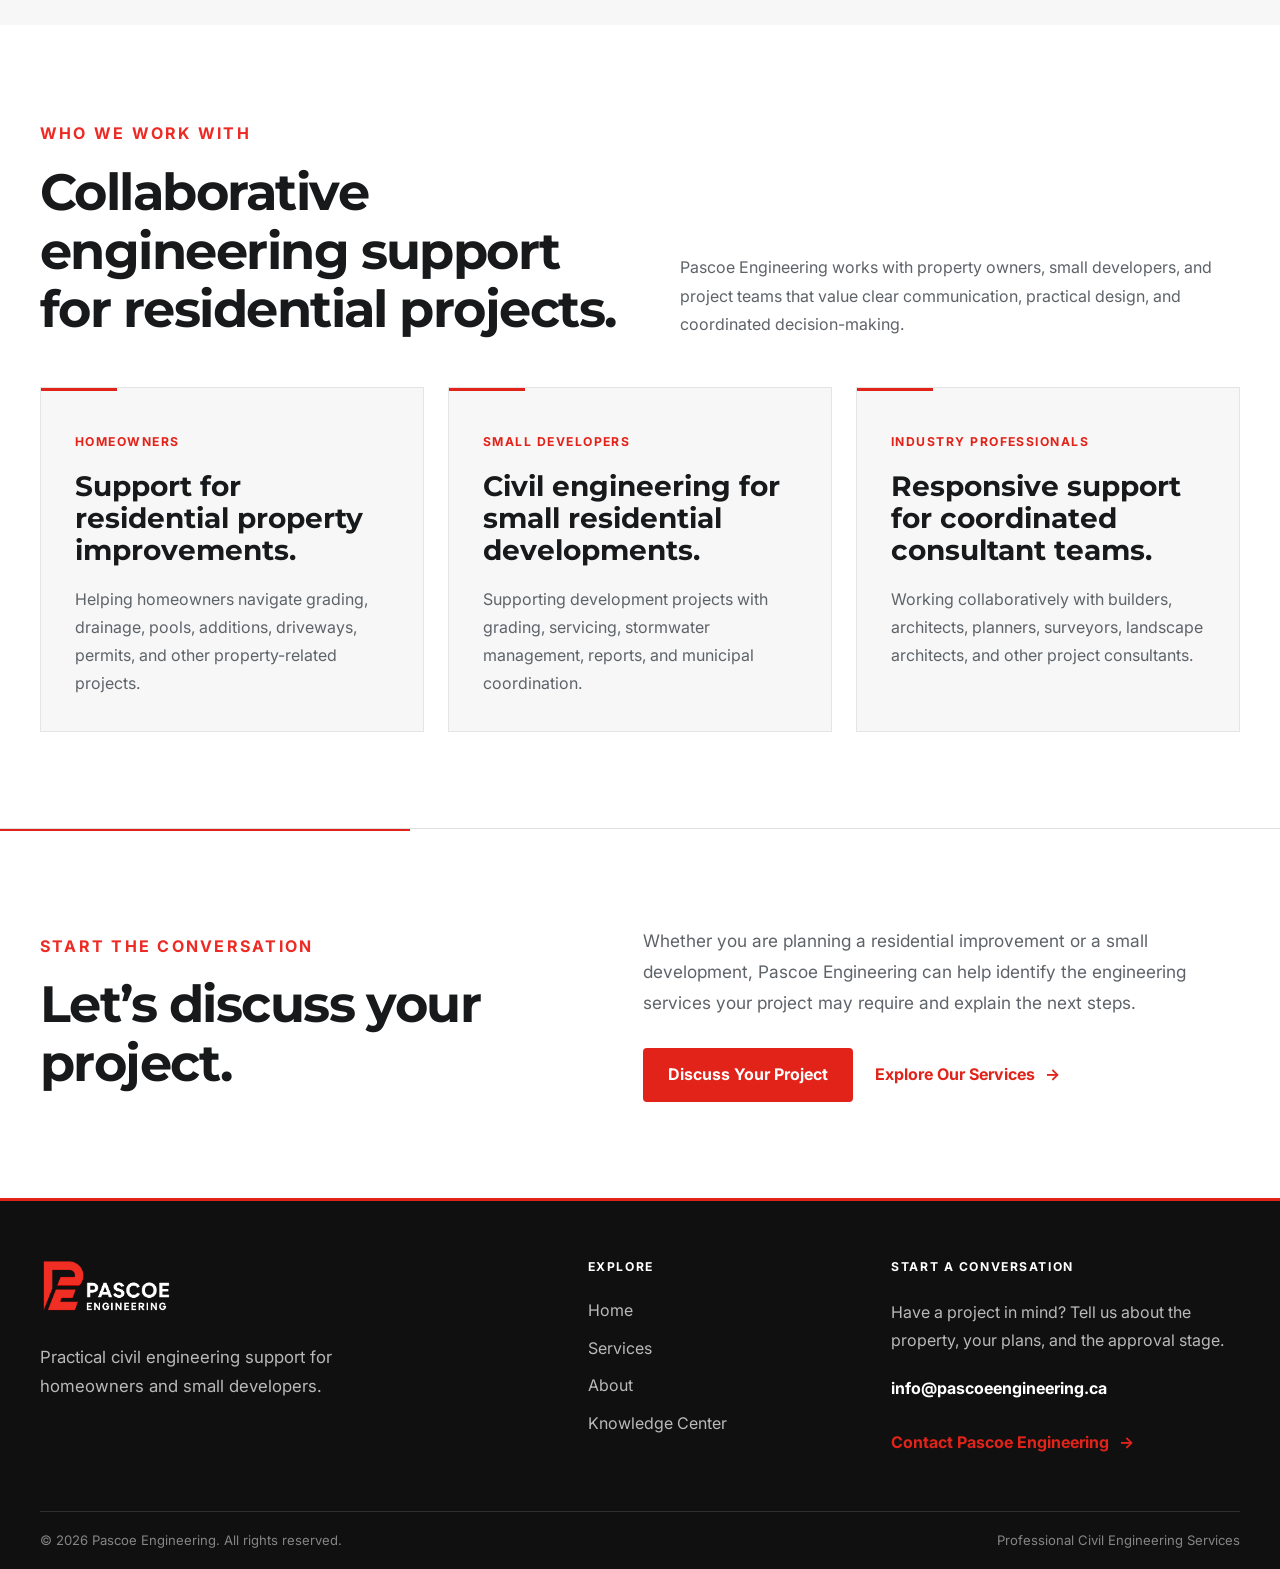
==== commit 55d2dc98: "fixed footer" ====
--- a/about/index.html
+++ b/about/index.html
@@ -1,4 +1,4 @@
-<!doctype html><html lang="en"><head><meta charset="utf-8"><meta name="viewport" content="width=device-width, initial-scale=1"><title>About | Pascoe Engineering</title><meta name="description" content="Pascoe Engineering provides civil engineering services in Ontario including grading, servicing, drainage and stormwater management."><link rel="preconnect" href="https://fonts.googleapis.com">
+<!doctype html><html lang="en"><head><meta charset="utf-8"><meta name="viewport" content="width=device-width, initial-scale=1"><title>About | Pascoe Engineering</title><meta name="description" content="Pascoe Engineering provides civil engineering services to homeowners and small developers in Ontario including grading, servicing, drainage and stormwater management."><link rel="preconnect" href="https://fonts.googleapis.com">
   <!-- Favicons -->
 <link rel="icon" href="/assets/images/favicon.ico" sizes="any">
 <link rel="icon" type="image/png" sizes="32x32" href="/assets/images/favicon-32x32.png">
@@ -372,7 +372,7 @@
             <li><a href="/">Home</a></li>
             <li><a href="/services/">Services</a></li>
             <li><a href="/about/">About</a></li>
-            <li><a href="/projects/">Projects</a></li>
+            <li><a href="/knowledge/">Knowledge Center</a></li>
             
           </ul>
         </nav>
